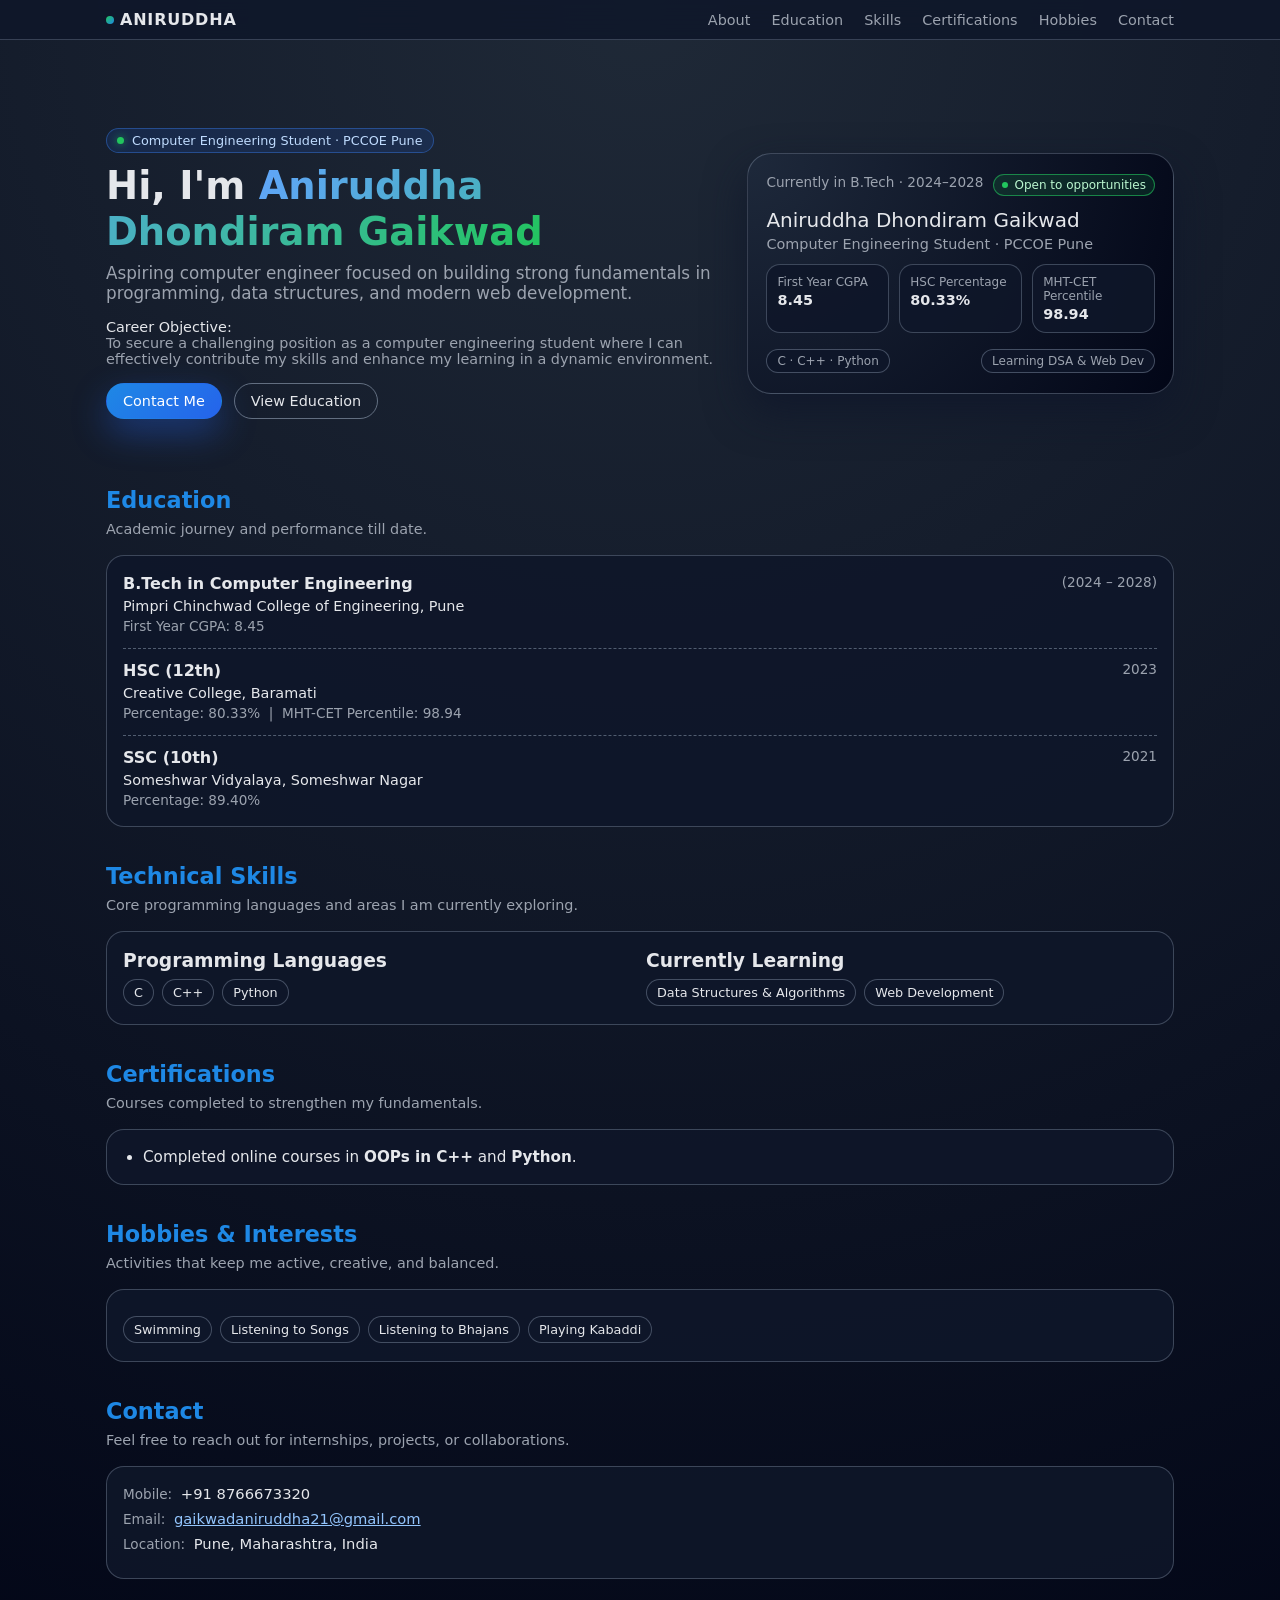
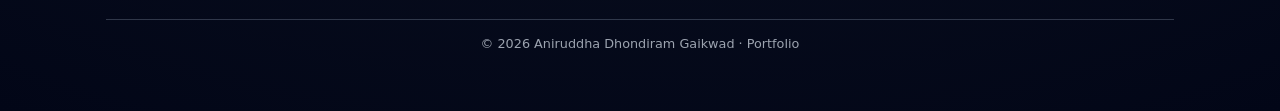
==== index.html @ 48076ddb "Add files via upload" ====
<!DOCTYPE html>
<html lang="en">
<head>
  <meta charset="UTF-8" />
  <title>Aniruddha Dhondiram Gaikwad | Portfolio</title>
  <meta name="viewport" content="width=device-width, initial-scale=1.0" />
  <meta name="description" content="Portfolio website of Aniruddha Dhondiram Gaikwad, Computer Engineering student at PCCOE Pune." />

  <style>
    :root {
      --primary: #1e88e5;
      --primary-light: #e3f2fd;
      --bg: #0f172a;
      --card-bg: #0b1120;
      --text-main: #e5e7eb;
      --text-muted: #9ca3af;
      --accent: #22c55e;
    }

    * {
      margin: 0;
      padding: 0;
      box-sizing: border-box;
      scroll-behavior: smooth;
      font-family: system-ui, -apple-system, BlinkMacSystemFont, "Segoe UI",
        sans-serif;
    }

    body {
      background: radial-gradient(circle at top, #1f2937, #020617);
      color: var(--text-main);
      min-height: 100vh;
    }

    .container {
      max-width: 1100px;
      margin: 0 auto;
      padding: 20px 16px 60px;
    }

    /* Navbar */
    .navbar {
      position: sticky;
      top: 0;
      z-index: 50;
      backdrop-filter: blur(16px);
      background: rgba(15, 23, 42, 0.85);
      border-bottom: 1px solid rgba(148, 163, 184, 0.3);
    }

    .nav-content {
      max-width: 1100px;
      margin: 0 auto;
      display: flex;
      align-items: center;
      justify-content: space-between;
      padding: 10px 16px;
    }

    .logo {
      font-weight: 700;
      letter-spacing: 0.05em;
      font-size: 1rem;
      display: flex;
      align-items: center;
      gap: 6px;
    }

    .logo-dot {
      width: 8px;
      height: 8px;
      border-radius: 999px;
      background: linear-gradient(135deg, var(--accent), var(--primary));
      display: inline-block;
    }

    .nav-links a {
      color: var(--text-muted);
      text-decoration: none;
      margin-left: 16px;
      font-size: 0.9rem;
      transition: color 0.2s ease, transform 0.2s ease;
    }

    .nav-links a:hover {
      color: #ffffff;
      transform: translateY(-1px);
    }

    /* Hero */
    .hero {
      display: grid;
      grid-template-columns: minmax(0, 2fr) minmax(0, 1.4fr);
      gap: 32px;
      align-items: center;
      padding-top: 32px;
      padding-bottom: 32px;
    }

    @media (max-width: 768px) {
      .hero {
        grid-template-columns: 1fr;
      }
      .nav-links {
        display: none;
      }
    }

    .badge {
      display: inline-flex;
      align-items: center;
      gap: 8px;
      background: rgba(37, 99, 235, 0.15);
      border: 1px solid rgba(59, 130, 246, 0.4);
      color: #bfdbfe;
      border-radius: 999px;
      padding: 4px 10px;
      font-size: 0.8rem;
      margin-bottom: 10px;
    }

    .badge-dot {
      width: 7px;
      height: 7px;
      border-radius: 999px;
      background: var(--accent);
      box-shadow: 0 0 8px rgba(34, 197, 94, 0.7);
    }

    .hero-title {
      font-size: 2.4rem;
      line-height: 1.2;
      margin-bottom: 8px;
    }

    .hero-title span {
      background: linear-gradient(120deg, #60a5fa, #22c55e);
      -webkit-background-clip: text;
      color: transparent;
    }

    .hero-subtitle {
      font-size: 1.05rem;
      color: var(--text-muted);
      margin-bottom: 16px;
    }

    .hero-meta {
      font-size: 0.9rem;
      color: var(--text-muted);
      margin-bottom: 16px;
    }

    .highlight {
      color: #e5e7eb;
      font-weight: 500;
    }

    .hero-actions {
      display: flex;
      flex-wrap: wrap;
      gap: 12px;
      margin-top: 10px;
    }

    .btn-primary,
    .btn-ghost {
      padding: 9px 16px;
      border-radius: 999px;
      font-size: 0.9rem;
      border: 1px solid transparent;
      cursor: pointer;
      text-decoration: none;
      display: inline-flex;
      align-items: center;
      gap: 6px;
      transition: transform 0.15s ease, box-shadow 0.15s ease,
        background 0.15s ease, border-color 0.15s ease, color 0.15s ease;
    }

    .btn-primary {
      background: linear-gradient(135deg, var(--primary), #2563eb);
      color: #ffffff;
      box-shadow: 0 14px 35px rgba(37, 99, 235, 0.4);
    }

    .btn-primary:hover {
      transform: translateY(-1px);
      box-shadow: 0 18px 45px rgba(37, 99, 235, 0.6);
    }

    .btn-ghost {
      background: transparent;
      border-color: rgba(148, 163, 184, 0.6);
      color: var(--text-main);
    }

    .btn-ghost:hover {
      background: rgba(15, 23, 42, 0.8);
    }

    /* Hero Card */
    .hero-card {
      background: radial-gradient(circle at top left, #1e293b, #020617);
      border-radius: 24px;
      padding: 20px 18px;
      border: 1px solid rgba(148, 163, 184, 0.35);
      box-shadow: 0 18px 40px rgba(15, 23, 42, 0.8);
    }

    .hero-card-header {
      display: flex;
      justify-content: space-between;
      margin-bottom: 12px;
      font-size: 0.85rem;
      color: var(--text-muted);
    }

    .status-pill {
      padding: 3px 8px;
      border-radius: 999px;
      border: 1px solid rgba(34, 197, 94, 0.6);
      display: inline-flex;
      align-items: center;
      gap: 6px;
      font-size: 0.75rem;
      color: #bbf7d0;
      background: rgba(21, 128, 61, 0.2);
    }

    .status-pill span {
      width: 6px;
      height: 6px;
      border-radius: 999px;
      background: var(--accent);
    }

    .hero-card-main {
      margin-top: 6px;
    }

    .hero-name {
      font-size: 1.25rem;
      margin-bottom: 4px;
    }

    .hero-role {
      font-size: 0.9rem;
      color: var(--text-muted);
      margin-bottom: 12px;
    }

    .hero-stats {
      display: grid;
      grid-template-columns: repeat(3, minmax(0, 1fr));
      gap: 10px;
      margin-bottom: 16px;
    }

    .stat-box {
      padding: 10px;
      border-radius: 14px;
      background: rgba(15, 23, 42, 0.9);
      border: 1px solid rgba(148, 163, 184, 0.35);
      text-align: left;
    }

    .stat-label {
      font-size: 0.75rem;
      color: var(--text-muted);
      margin-bottom: 3px;
    }

    .stat-value {
      font-size: 0.9rem;
      font-weight: 600;
    }

    .hero-card-footer {
      font-size: 0.8rem;
      color: var(--text-muted);
      display: flex;
      justify-content: space-between;
      gap: 10px;
      flex-wrap: wrap;
      margin-top: 5px;
    }

    .pill {
      padding: 4px 10px;
      border-radius: 999px;
      background: rgba(15, 23, 42, 0.9);
      border: 1px solid rgba(148, 163, 184, 0.4);
      font-size: 0.75rem;
    }

    /* Sections */
    section {
      margin-top: 36px;
    }

    .section-title {
      font-size: 1.4rem;
      margin-bottom: 8px;
    }

    .section-title span {
      color: var(--primary);
    }

    .section-subtitle {
      font-size: 0.9rem;
      color: var(--text-muted);
      margin-bottom: 18px;
    }

    .card {
      background: rgba(15, 23, 42, 0.9);
      border-radius: 18px;
      padding: 18px 16px;
      border: 1px solid rgba(148, 163, 184, 0.35);
      margin-bottom: 14px;
    }

    /* Education */
    .edu-item + .edu-item {
      margin-top: 14px;
      padding-top: 12px;
      border-top: 1px dashed rgba(148, 163, 184, 0.5);
    }

    .edu-header {
      display: flex;
      justify-content: space-between;
      gap: 10px;
      flex-wrap: wrap;
      margin-bottom: 5px;
    }

    .edu-degree {
      font-weight: 600;
    }

    .edu-year {
      font-size: 0.85rem;
      color: var(--text-muted);
    }

    .edu-college {
      font-size: 0.9rem;
      color: var(--text-main);
    }

    .edu-meta {
      font-size: 0.85rem;
      color: var(--text-muted);
      margin-top: 4px;
    }

    /* Skills */
    .skills-grid {
      display: grid;
      grid-template-columns: repeat(auto-fit, minmax(160px, 1fr));
      gap: 12px;
    }

    .tag-list {
      display: flex;
      flex-wrap: wrap;
      gap: 8px;
      margin-top: 8px;
    }

    .tag {
      padding: 5px 10px;
      border-radius: 999px;
      background: rgba(15, 23, 42, 0.9);
      border: 1px solid rgba(148, 163, 184, 0.4);
      font-size: 0.8rem;
      color: var(--text-main);
    }

    /* Contact */
    .contact-item {
      margin-bottom: 8px;
      font-size: 0.92rem;
    }

    .contact-item span {
      color: var(--text-muted);
      font-size: 0.85rem;
      margin-right: 4px;
    }

    a {
      color: #93c5fd;
    }

    a:hover {
      text-decoration: underline;
    }

    footer {
      margin-top: 40px;
      padding-top: 16px;
      border-top: 1px solid rgba(148, 163, 184, 0.3);
      font-size: 0.8rem;
      color: var(--text-muted);
      text-align: center;
    }
  </style>
</head>
<body>
  <!-- Navbar -->
  <header class="navbar">
    <div class="nav-content">
      <div class="logo">
        <span class="logo-dot"></span>
        ANIRUDDHA
      </div>
      <nav class="nav-links">
        <a href="#about">About</a>
        <a href="#education">Education</a>
        <a href="#skills">Skills</a>
        <a href="#certifications">Certifications</a>
        <a href="#hobbies">Hobbies</a>
        <a href="#contact">Contact</a>
      </nav>
    </div>
  </header>

  <main class="container">
    <!-- Hero Section -->
    <section class="hero" id="about">
      <div>
        <div class="badge">
          <span class="badge-dot"></span>
          Computer Engineering Student · PCCOE Pune
        </div>
        <h1 class="hero-title">
          Hi, I'm <span>Aniruddha Dhondiram Gaikwad</span>
        </h1>
        <p class="hero-subtitle">
          Aspiring computer engineer focused on building strong fundamentals
          in programming, data structures, and modern web development.
        </p>

        <p class="hero-meta">
          <span class="highlight">Career Objective:</span><br />
          To secure a challenging position as a computer engineering student
          where I can effectively contribute my skills and enhance my learning
          in a dynamic environment.
        </p>

        <div class="hero-actions">
          <a href="#contact" class="btn-primary">Contact Me</a>
          <a href="#education" class="btn-ghost">View Education</a>
        </div>
      </div>

      <aside class="hero-card">
        <div class="hero-card-header">
          <div>Currently in B.Tech · 2024–2028</div>
          <div class="status-pill">
            <span></span> Open to opportunities
          </div>
        </div>

        <div class="hero-card-main">
          <div class="hero-name">Aniruddha Dhondiram Gaikwad</div>
          <div class="hero-role">Computer Engineering Student · PCCOE Pune</div>

          <div class="hero-stats">
            <div class="stat-box">
              <div class="stat-label">First Year CGPA</div>
              <div class="stat-value">8.45</div>
            </div>
            <div class="stat-box">
              <div class="stat-label">HSC Percentage</div>
              <div class="stat-value">80.33%</div>
            </div>
            <div class="stat-box">
              <div class="stat-label">MHT-CET Percentile</div>
              <div class="stat-value">98.94</div>
            </div>
          </div>

          <div class="hero-card-footer">
            <div class="pill">C · C++ · Python</div>
            <div class="pill">Learning DSA & Web Dev</div>
          </div>
        </div>
      </aside>
    </section>

    <!-- Education -->
    <section id="education">
      <h2 class="section-title"><span>Education</span></h2>
      <p class="section-subtitle">
        Academic journey and performance till date.
      </p>

      <div class="card">
        <div class="edu-item">
          <div class="edu-header">
            <div class="edu-degree">B.Tech in Computer Engineering</div>
            <div class="edu-year">(2024 – 2028)</div>
          </div>
          <div class="edu-college">
            Pimpri Chinchwad College of Engineering, Pune
          </div>
          <div class="edu-meta">First Year CGPA: 8.45</div>
        </div>

        <div class="edu-item">
          <div class="edu-header">
            <div class="edu-degree">HSC (12th)</div>
            <div class="edu-year">2023</div>
          </div>
          <div class="edu-college">Creative College, Baramati</div>
          <div class="edu-meta">
            Percentage: 80.33% &nbsp;|&nbsp; MHT-CET Percentile: 98.94
          </div>
        </div>

        <div class="edu-item">
          <div class="edu-header">
            <div class="edu-degree">SSC (10th)</div>
            <div class="edu-year">2021</div>
          </div>
          <div class="edu-college">
            Someshwar Vidyalaya, Someshwar Nagar
          </div>
          <div class="edu-meta">Percentage: 89.40%</div>
        </div>
      </div>
    </section>

    <!-- Skills -->
    <section id="skills">
      <h2 class="section-title"><span>Technical Skills</span></h2>
      <p class="section-subtitle">
        Core programming languages and areas I am currently exploring.
      </p>

      <div class="card skills-grid">
        <div>
          <h3>Programming Languages</h3>
          <div class="tag-list">
            <span class="tag">C</span>
            <span class="tag">C++</span>
            <span class="tag">Python</span>
          </div>
        </div>

        <div>
          <h3>Currently Learning</h3>
          <div class="tag-list">
            <span class="tag">Data Structures & Algorithms</span>
            <span class="tag">Web Development</span>
          </div>
        </div>
      </div>
    </section>

    <!-- Certifications -->
    <section id="certifications">
      <h2 class="section-title"><span>Certifications</span></h2>
      <p class="section-subtitle">
        Courses completed to strengthen my fundamentals.
      </p>

      <div class="card">
        <ul style="list-style: disc; padding-left: 20px; font-size: 0.95rem;">
          <li>
            Completed online courses in <strong>OOPs in C++</strong> and
            <strong>Python</strong>.
          </li>
        </ul>
      </div>
    </section>

    <!-- Hobbies -->
    <section id="hobbies">
      <h2 class="section-title"><span>Hobbies & Interests</span></h2>
      <p class="section-subtitle">
        Activities that keep me active, creative, and balanced.
      </p>

      <div class="card">
        <div class="tag-list">
          <span class="tag">Swimming</span>
          <span class="tag">Listening to Songs</span>
          <span class="tag">Listening to Bhajans</span>
          <span class="tag">Playing Kabaddi</span>
        </div>
      </div>
    </section>

    <!-- Contact -->
    <section id="contact">
      <h2 class="section-title"><span>Contact</span></h2>
      <p class="section-subtitle">
        Feel free to reach out for internships, projects, or collaborations.
      </p>

      <div class="card">
        <p class="contact-item">
          <span>Mobile:</span> +91 8766673320
        </p>
        <p class="contact-item">
          <span>Email:</span>
          <a href="mailto:gaikwadaniruddha21@gmail.com">
            gaikwadaniruddha21@gmail.com
          </a>
        </p>
        <p class="contact-item">
          <span>Location:</span> Pune, Maharashtra, India
        </p>
      </div>
    </section>

    <footer>
      © <span id="year"></span> Aniruddha Dhondiram Gaikwad · Portfolio
    </footer>
  </main>

  <script>
    // current year in footer
    document.getElementById("year").textContent =
      new Date().getFullYear();
  </script>
</body>
</html>
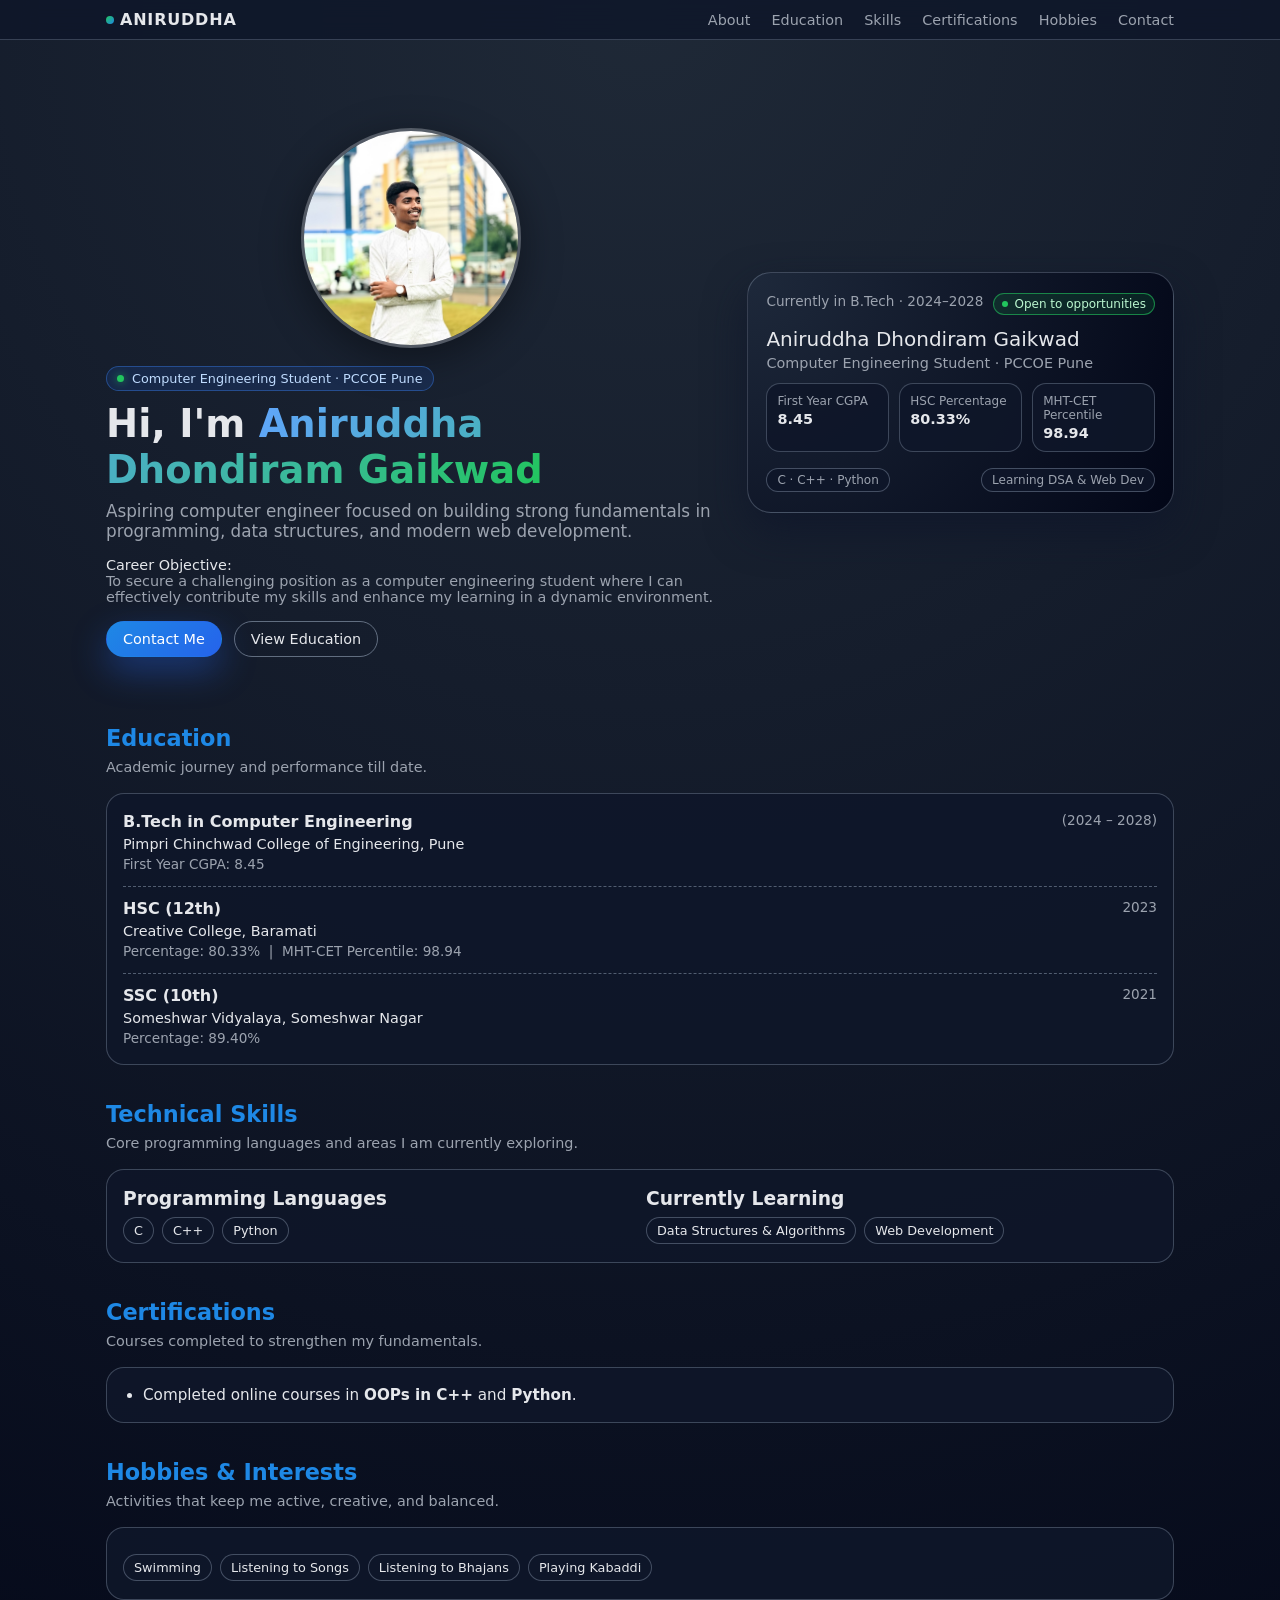
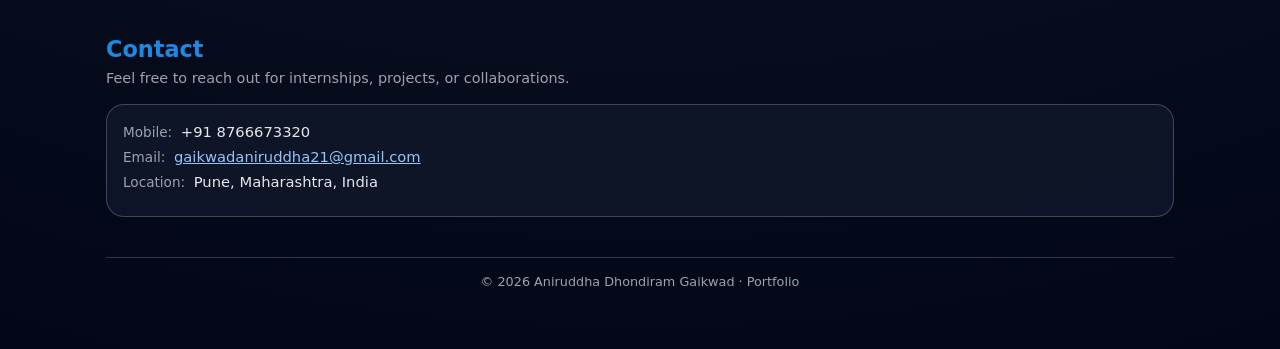
==== commit b3fa796c: "Update print statement from 'Hello' to 'Goodbye'" ====
--- a/index.html
+++ b/index.html
@@ -5,8 +5,24 @@
   <title>Aniruddha Dhondiram Gaikwad | Portfolio</title>
   <meta name="viewport" content="width=device-width, initial-scale=1.0" />
   <meta name="description" content="Portfolio website of Aniruddha Dhondiram Gaikwad, Computer Engineering student at PCCOE Pune." />
+  <meta name="description" content="Portfolio website of Aniruddha Dhondiram Gaikwad, Computer Engineering student at PCCOE Pune. Skilled in C, C++, Python, Data Structures and Algorithms, and Web Development.">
+  <meta name="keywords" content="Aniruddha Gaikwad, PCCOE, Computer Engineering, Portfolio, Pune, Student, C, C++, Python, DSA, Web Development">
+  <meta name="author" content="Aniruddha Dhondiram Gaikwad">
+
+  <title>Aniruddha Dhondiram Gaikwad | Portfolio</title>
 
   <style>
+    .hero-photo {
+  width: 220px;
+  height: 220px;
+  border-radius: 50%;
+  object-fit: cover;
+  border: 3px solid rgba(255, 255, 255, 0.25);
+  box-shadow: 0 10px 40px rgba(0,0,0,0.4);
+  display: block;
+  margin: 0 auto 18px auto;
+}
+
     :root {
       --primary: #1e88e5;
       --primary-light: #e3f2fd;
@@ -433,6 +449,8 @@
     <!-- Hero Section -->
     <section class="hero" id="about">
       <div>
+        <img src="profile.jpg" class="hero-photo" alt="Aniruddha Photo">
+
         <div class="badge">
           <span class="badge-dot"></span>
           Computer Engineering Student · PCCOE Pune
@@ -632,3 +650,6 @@
   </script>
 </body>
 </html>
+
+
+
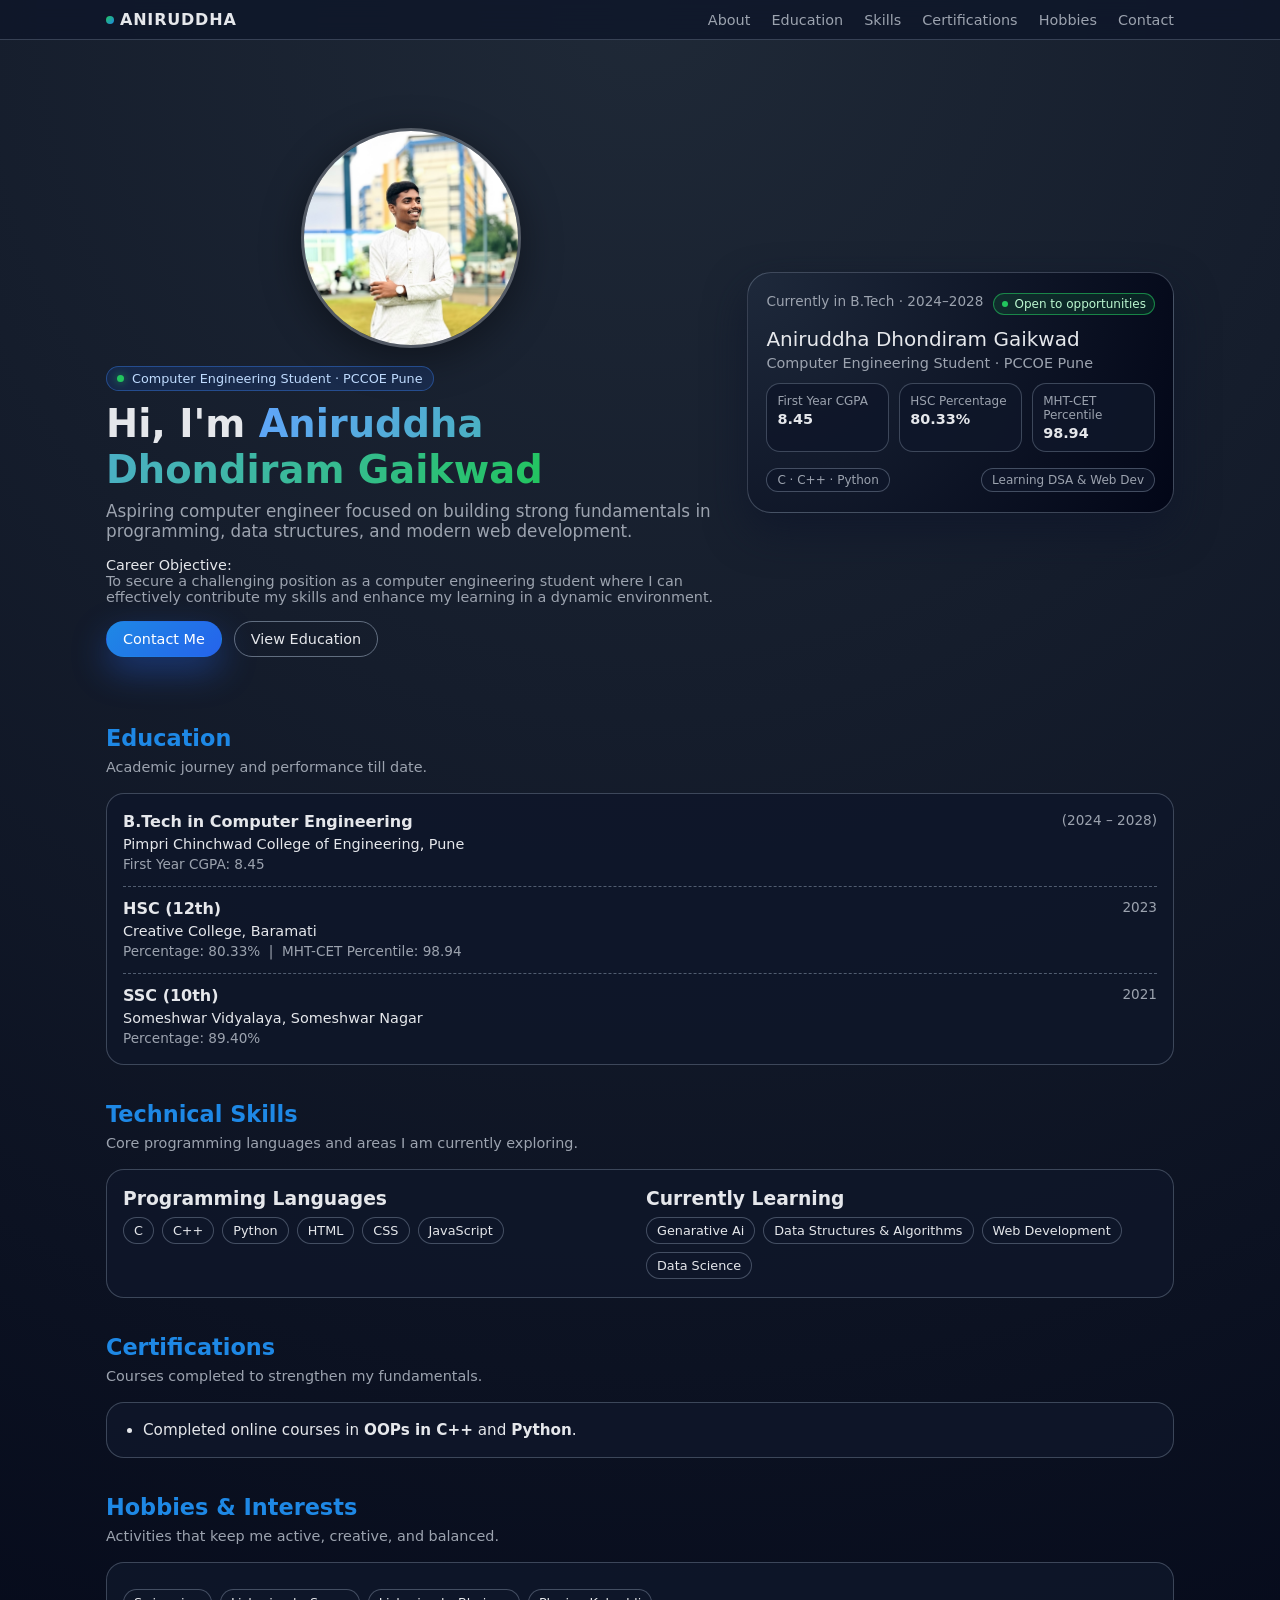
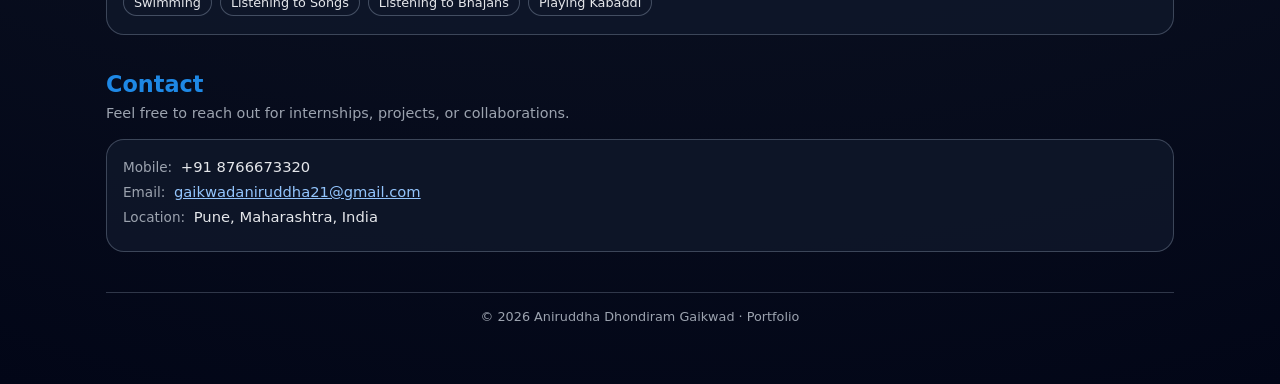
==== commit 2b4cf7ff: "Update index.html" ====
--- a/index.html
+++ b/index.html
@@ -568,14 +568,20 @@
             <span class="tag">C</span>
             <span class="tag">C++</span>
             <span class="tag">Python</span>
+            <span class="tag">HTML</span>
+            <span class="tag">CSS</span>
+            <span class="tag">JavaScript</span>
+
           </div>
         </div>
 
         <div>
           <h3>Currently Learning</h3>
           <div class="tag-list">
+            <span class="tag">Genarative Ai</span>
             <span class="tag">Data Structures & Algorithms</span>
             <span class="tag">Web Development</span>
+            <span class="tag">Data Science</span>
           </div>
         </div>
       </div>
@@ -653,3 +659,4 @@
 
 
 
+
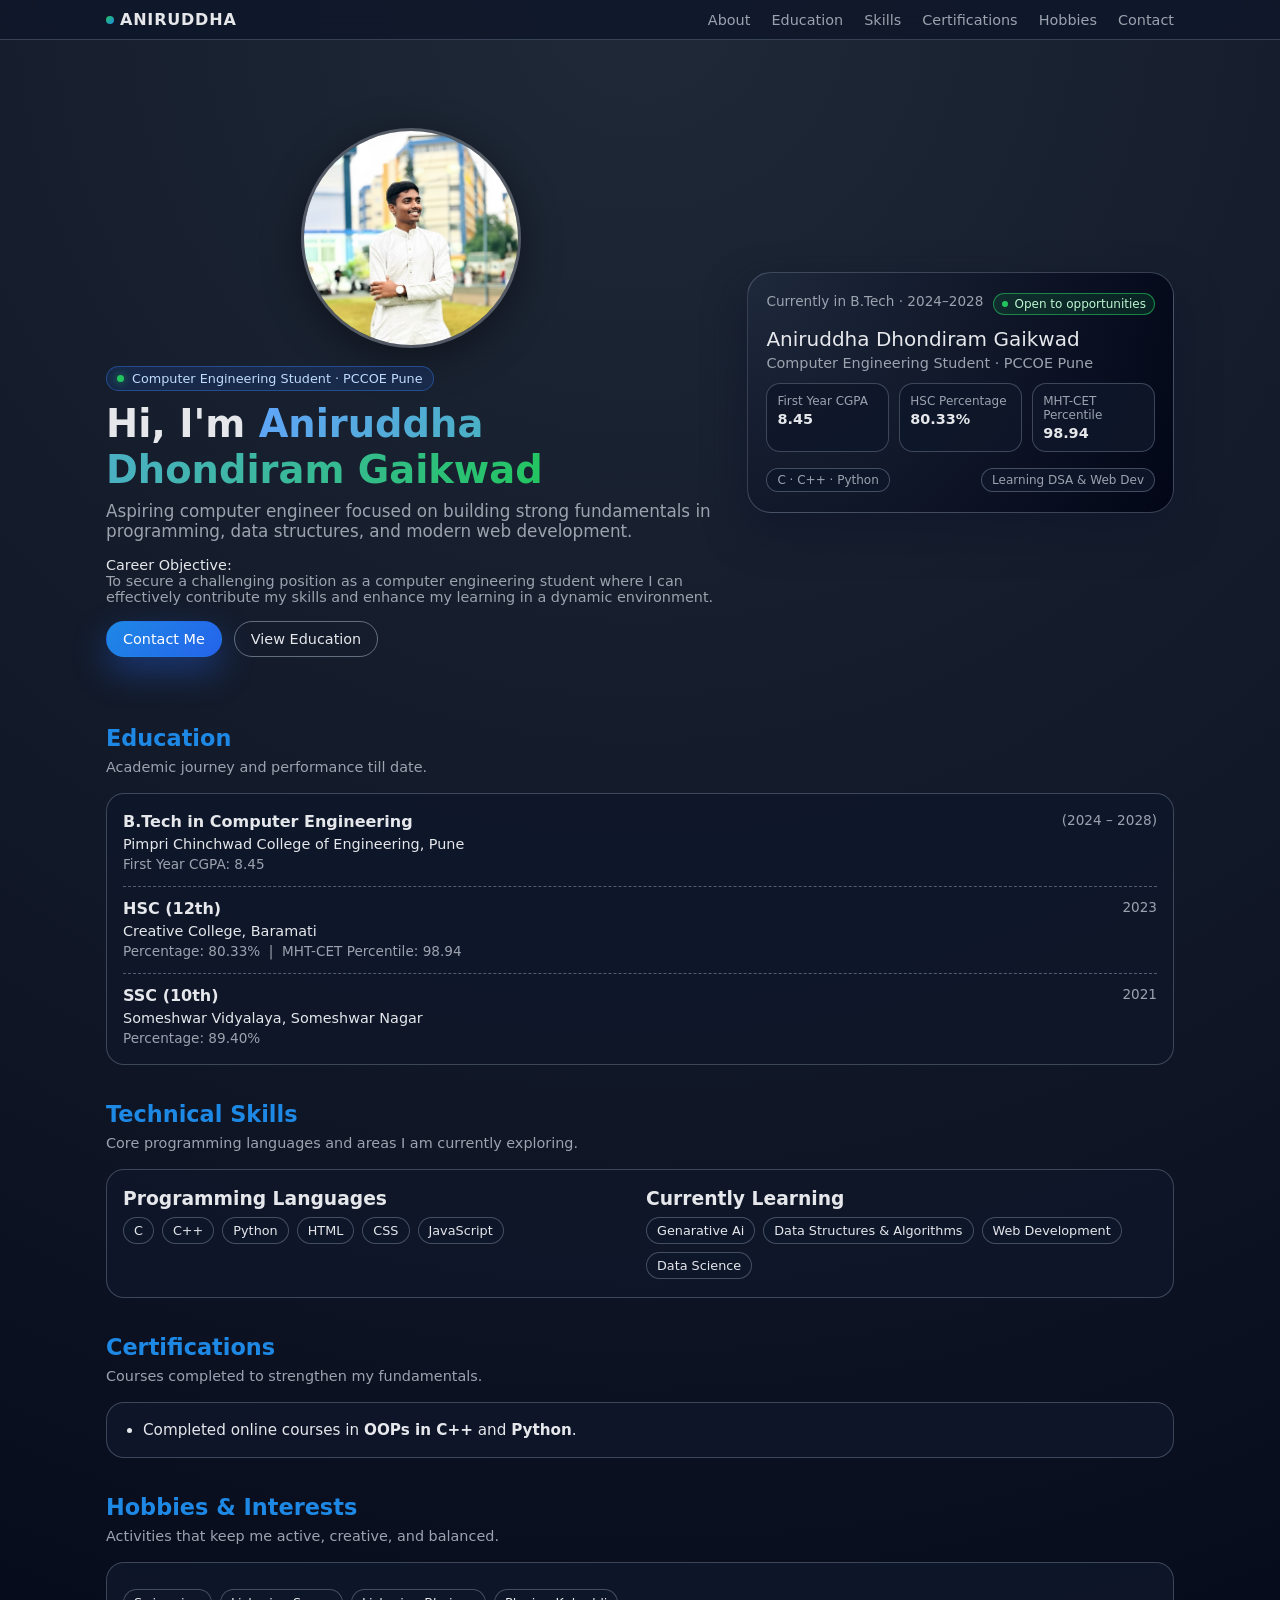
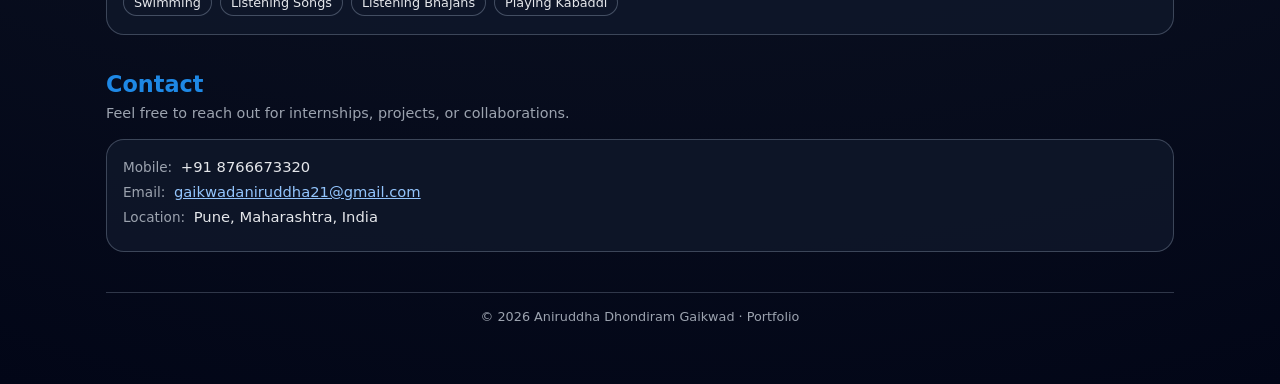
==== commit d33d2ff4: "Update index.html" ====
--- a/index.html
+++ b/index.html
@@ -614,8 +614,8 @@
       <div class="card">
         <div class="tag-list">
           <span class="tag">Swimming</span>
-          <span class="tag">Listening to Songs</span>
-          <span class="tag">Listening to Bhajans</span>
+          <span class="tag">Listening  Songs</span>
+          <span class="tag">Listening  Bhajans</span>
           <span class="tag">Playing Kabaddi</span>
         </div>
       </div>
@@ -660,3 +660,4 @@
 
 
 
+
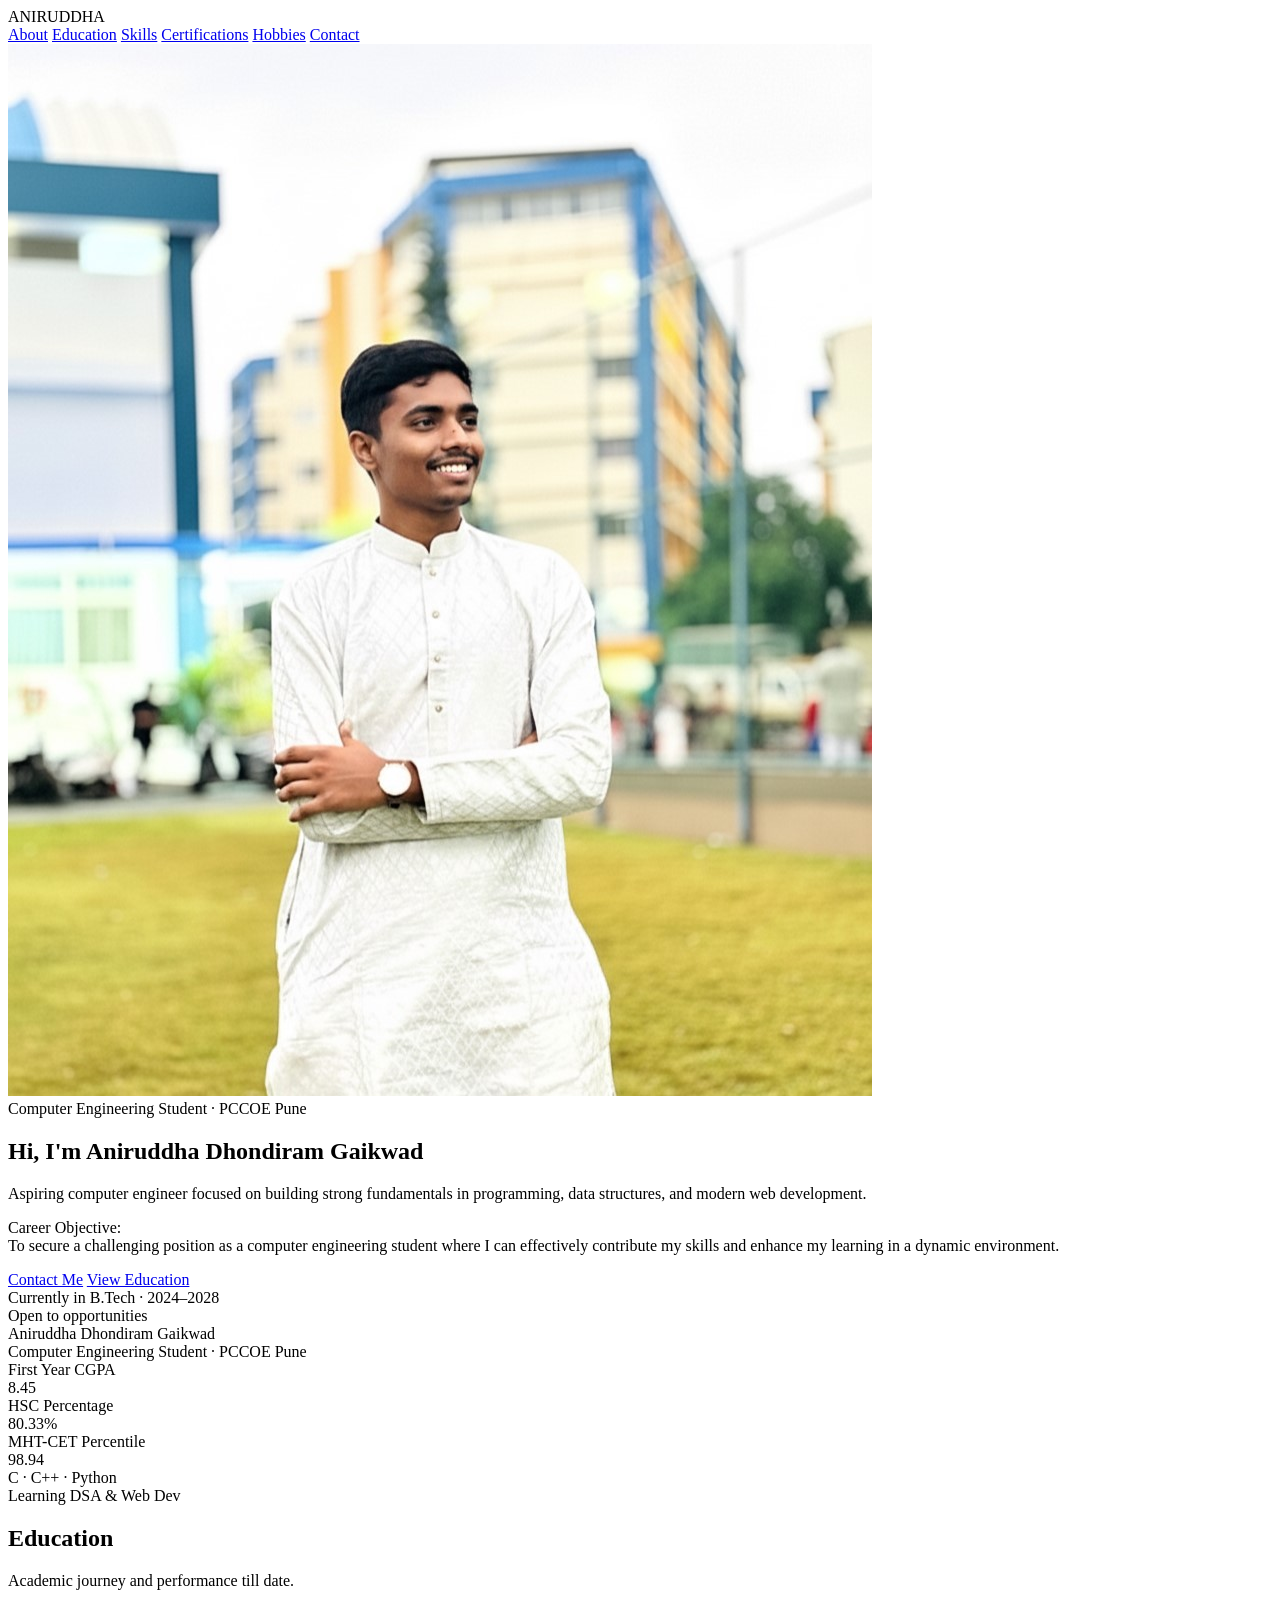
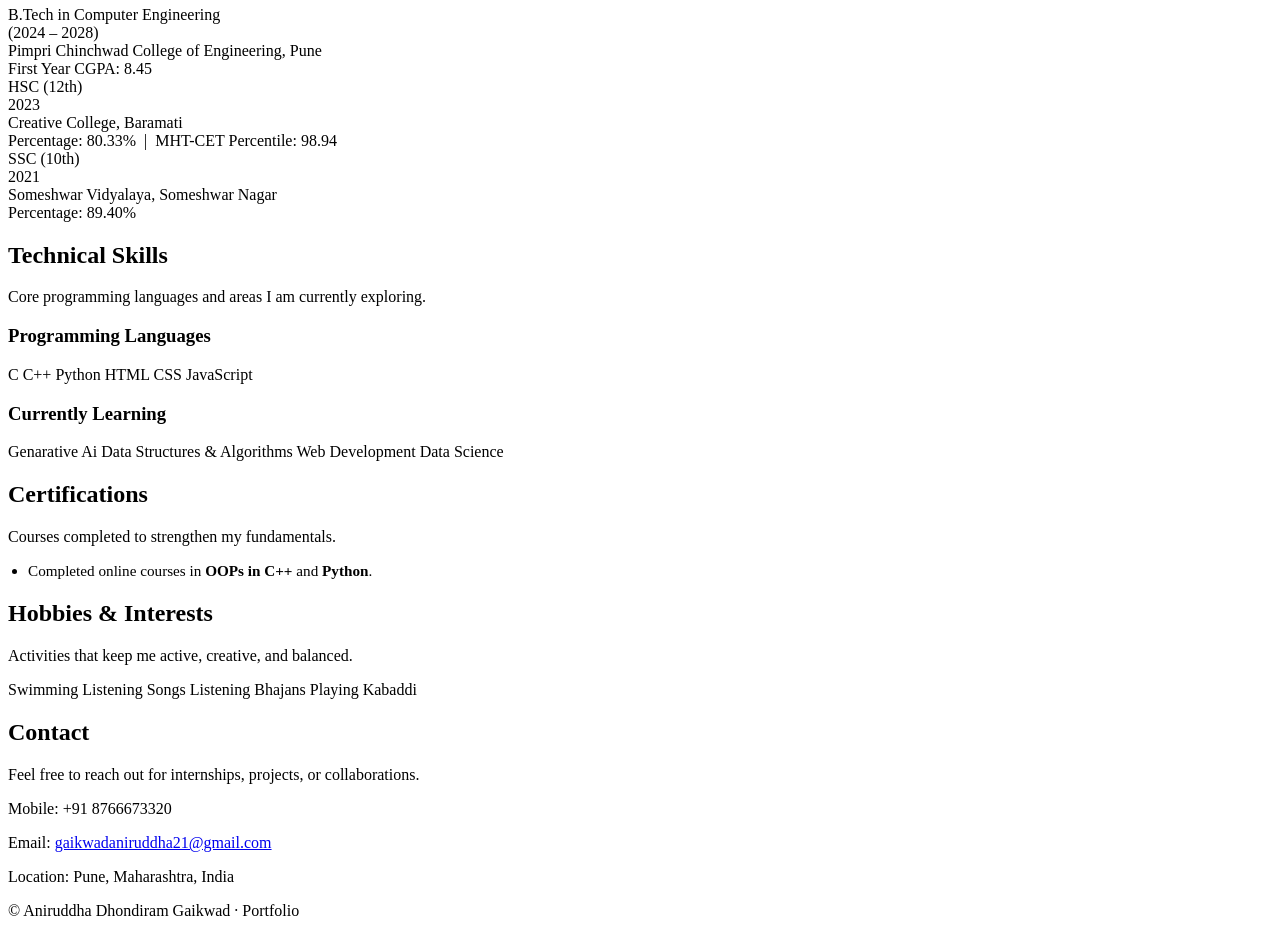
==== commit e953be83: "Separate code into HTML, CSS, and JavaScript files - refactor from monolithic index.html" ====
--- a/index.html
+++ b/index.html
@@ -1,663 +1,249 @@
-<!DOCTYPE html>
-<html lang="en">
-<head>
-  <meta charset="UTF-8" />
-  <title>Aniruddha Dhondiram Gaikwad | Portfolio</title>
-  <meta name="viewport" content="width=device-width, initial-scale=1.0" />
-  <meta name="description" content="Portfolio website of Aniruddha Dhondiram Gaikwad, Computer Engineering student at PCCOE Pune." />
-  <meta name="description" content="Portfolio website of Aniruddha Dhondiram Gaikwad, Computer Engineering student at PCCOE Pune. Skilled in C, C++, Python, Data Structures and Algorithms, and Web Development.">
-  <meta name="keywords" content="Aniruddha Gaikwad, PCCOE, Computer Engineering, Portfolio, Pune, Student, C, C++, Python, DSA, Web Development">
-  <meta name="author" content="Aniruddha Dhondiram Gaikwad">
-
-  <title>Aniruddha Dhondiram Gaikwad | Portfolio</title>
-
-  <style>
-    .hero-photo {
-  width: 220px;
-  height: 220px;
-  border-radius: 50%;
-  object-fit: cover;
-  border: 3px solid rgba(255, 255, 255, 0.25);
-  box-shadow: 0 10px 40px rgba(0,0,0,0.4);
-  display: block;
-  margin: 0 auto 18px auto;
-}
-
-    :root {
-      --primary: #1e88e5;
-      --primary-light: #e3f2fd;
-      --bg: #0f172a;
-      --card-bg: #0b1120;
-      --text-main: #e5e7eb;
-      --text-muted: #9ca3af;
-      --accent: #22c55e;
-    }
-
-    * {
-      margin: 0;
-      padding: 0;
-      box-sizing: border-box;
-      scroll-behavior: smooth;
-      font-family: system-ui, -apple-system, BlinkMacSystemFont, "Segoe UI",
-        sans-serif;
-    }
-
-    body {
-      background: radial-gradient(circle at top, #1f2937, #020617);
-      color: var(--text-main);
-      min-height: 100vh;
-    }
-
-    .container {
-      max-width: 1100px;
-      margin: 0 auto;
-      padding: 20px 16px 60px;
-    }
-
-    /* Navbar */
-    .navbar {
-      position: sticky;
-      top: 0;
-      z-index: 50;
-      backdrop-filter: blur(16px);
-      background: rgba(15, 23, 42, 0.85);
-      border-bottom: 1px solid rgba(148, 163, 184, 0.3);
-    }
-
-    .nav-content {
-      max-width: 1100px;
-      margin: 0 auto;
-      display: flex;
-      align-items: center;
-      justify-content: space-between;
-      padding: 10px 16px;
-    }
-
-    .logo {
-      font-weight: 700;
-      letter-spacing: 0.05em;
-      font-size: 1rem;
-      display: flex;
-      align-items: center;
-      gap: 6px;
-    }
-
-    .logo-dot {
-      width: 8px;
-      height: 8px;
-      border-radius: 999px;
-      background: linear-gradient(135deg, var(--accent), var(--primary));
-      display: inline-block;
-    }
-
-    .nav-links a {
-      color: var(--text-muted);
-      text-decoration: none;
-      margin-left: 16px;
-      font-size: 0.9rem;
-      transition: color 0.2s ease, transform 0.2s ease;
-    }
-
-    .nav-links a:hover {
-      color: #ffffff;
-      transform: translateY(-1px);
-    }
-
-    /* Hero */
-    .hero {
-      display: grid;
-      grid-template-columns: minmax(0, 2fr) minmax(0, 1.4fr);
-      gap: 32px;
-      align-items: center;
-      padding-top: 32px;
-      padding-bottom: 32px;
-    }
-
-    @media (max-width: 768px) {
-      .hero {
-        grid-template-columns: 1fr;
-      }
-      .nav-links {
-        display: none;
-      }
-    }
-
-    .badge {
-      display: inline-flex;
-      align-items: center;
-      gap: 8px;
-      background: rgba(37, 99, 235, 0.15);
-      border: 1px solid rgba(59, 130, 246, 0.4);
-      color: #bfdbfe;
-      border-radius: 999px;
-      padding: 4px 10px;
-      font-size: 0.8rem;
-      margin-bottom: 10px;
-    }
-
-    .badge-dot {
-      width: 7px;
-      height: 7px;
-      border-radius: 999px;
-      background: var(--accent);
-      box-shadow: 0 0 8px rgba(34, 197, 94, 0.7);
-    }
-
-    .hero-title {
-      font-size: 2.4rem;
-      line-height: 1.2;
-      margin-bottom: 8px;
-    }
-
-    .hero-title span {
-      background: linear-gradient(120deg, #60a5fa, #22c55e);
-      -webkit-background-clip: text;
-      color: transparent;
-    }
-
-    .hero-subtitle {
-      font-size: 1.05rem;
-      color: var(--text-muted);
-      margin-bottom: 16px;
-    }
-
-    .hero-meta {
-      font-size: 0.9rem;
-      color: var(--text-muted);
-      margin-bottom: 16px;
-    }
-
-    .highlight {
-      color: #e5e7eb;
-      font-weight: 500;
-    }
-
-    .hero-actions {
-      display: flex;
-      flex-wrap: wrap;
-      gap: 12px;
-      margin-top: 10px;
-    }
-
-    .btn-primary,
-    .btn-ghost {
-      padding: 9px 16px;
-      border-radius: 999px;
-      font-size: 0.9rem;
-      border: 1px solid transparent;
-      cursor: pointer;
-      text-decoration: none;
-      display: inline-flex;
-      align-items: center;
-      gap: 6px;
-      transition: transform 0.15s ease, box-shadow 0.15s ease,
-        background 0.15s ease, border-color 0.15s ease, color 0.15s ease;
-    }
-
-    .btn-primary {
-      background: linear-gradient(135deg, var(--primary), #2563eb);
-      color: #ffffff;
-      box-shadow: 0 14px 35px rgba(37, 99, 235, 0.4);
-    }
-
-    .btn-primary:hover {
-      transform: translateY(-1px);
-      box-shadow: 0 18px 45px rgba(37, 99, 235, 0.6);
-    }
-
-    .btn-ghost {
-      background: transparent;
-      border-color: rgba(148, 163, 184, 0.6);
-      color: var(--text-main);
-    }
-
-    .btn-ghost:hover {
-      background: rgba(15, 23, 42, 0.8);
-    }
-
-    /* Hero Card */
-    .hero-card {
-      background: radial-gradient(circle at top left, #1e293b, #020617);
-      border-radius: 24px;
-      padding: 20px 18px;
-      border: 1px solid rgba(148, 163, 184, 0.35);
-      box-shadow: 0 18px 40px rgba(15, 23, 42, 0.8);
-    }
-
-    .hero-card-header {
-      display: flex;
-      justify-content: space-between;
-      margin-bottom: 12px;
-      font-size: 0.85rem;
-      color: var(--text-muted);
-    }
-
-    .status-pill {
-      padding: 3px 8px;
-      border-radius: 999px;
-      border: 1px solid rgba(34, 197, 94, 0.6);
-      display: inline-flex;
-      align-items: center;
-      gap: 6px;
-      font-size: 0.75rem;
-      color: #bbf7d0;
-      background: rgba(21, 128, 61, 0.2);
-    }
-
-    .status-pill span {
-      width: 6px;
-      height: 6px;
-      border-radius: 999px;
-      background: var(--accent);
-    }
-
-    .hero-card-main {
-      margin-top: 6px;
-    }
-
-    .hero-name {
-      font-size: 1.25rem;
-      margin-bottom: 4px;
-    }
-
-    .hero-role {
-      font-size: 0.9rem;
-      color: var(--text-muted);
-      margin-bottom: 12px;
-    }
-
-    .hero-stats {
-      display: grid;
-      grid-template-columns: repeat(3, minmax(0, 1fr));
-      gap: 10px;
-      margin-bottom: 16px;
-    }
-
-    .stat-box {
-      padding: 10px;
-      border-radius: 14px;
-      background: rgba(15, 23, 42, 0.9);
-      border: 1px solid rgba(148, 163, 184, 0.35);
-      text-align: left;
-    }
-
-    .stat-label {
-      font-size: 0.75rem;
-      color: var(--text-muted);
-      margin-bottom: 3px;
-    }
-
-    .stat-value {
-      font-size: 0.9rem;
-      font-weight: 600;
-    }
-
-    .hero-card-footer {
-      font-size: 0.8rem;
-      color: var(--text-muted);
-      display: flex;
-      justify-content: space-between;
-      gap: 10px;
-      flex-wrap: wrap;
-      margin-top: 5px;
-    }
-
-    .pill {
-      padding: 4px 10px;
-      border-radius: 999px;
-      background: rgba(15, 23, 42, 0.9);
-      border: 1px solid rgba(148, 163, 184, 0.4);
-      font-size: 0.75rem;
-    }
-
-    /* Sections */
-    section {
-      margin-top: 36px;
-    }
-
-    .section-title {
-      font-size: 1.4rem;
-      margin-bottom: 8px;
-    }
-
-    .section-title span {
-      color: var(--primary);
-    }
-
-    .section-subtitle {
-      font-size: 0.9rem;
-      color: var(--text-muted);
-      margin-bottom: 18px;
-    }
-
-    .card {
-      background: rgba(15, 23, 42, 0.9);
-      border-radius: 18px;
-      padding: 18px 16px;
-      border: 1px solid rgba(148, 163, 184, 0.35);
-      margin-bottom: 14px;
-    }
-
-    /* Education */
-    .edu-item + .edu-item {
-      margin-top: 14px;
-      padding-top: 12px;
-      border-top: 1px dashed rgba(148, 163, 184, 0.5);
-    }
-
-    .edu-header {
-      display: flex;
-      justify-content: space-between;
-      gap: 10px;
-      flex-wrap: wrap;
-      margin-bottom: 5px;
-    }
-
-    .edu-degree {
-      font-weight: 600;
-    }
-
-    .edu-year {
-      font-size: 0.85rem;
-      color: var(--text-muted);
-    }
-
-    .edu-college {
-      font-size: 0.9rem;
-      color: var(--text-main);
-    }
-
-    .edu-meta {
-      font-size: 0.85rem;
-      color: var(--text-muted);
-      margin-top: 4px;
-    }
-
-    /* Skills */
-    .skills-grid {
-      display: grid;
-      grid-template-columns: repeat(auto-fit, minmax(160px, 1fr));
-      gap: 12px;
-    }
-
-    .tag-list {
-      display: flex;
-      flex-wrap: wrap;
-      gap: 8px;
-      margin-top: 8px;
-    }
-
-    .tag {
-      padding: 5px 10px;
-      border-radius: 999px;
-      background: rgba(15, 23, 42, 0.9);
-      border: 1px solid rgba(148, 163, 184, 0.4);
-      font-size: 0.8rem;
-      color: var(--text-main);
-    }
-
-    /* Contact */
-    .contact-item {
-      margin-bottom: 8px;
-      font-size: 0.92rem;
-    }
-
-    .contact-item span {
-      color: var(--text-muted);
-      font-size: 0.85rem;
-      margin-right: 4px;
-    }
-
-    a {
-      color: #93c5fd;
-    }
-
-    a:hover {
-      text-decoration: underline;
-    }
-
-    footer {
-      margin-top: 40px;
-      padding-top: 16px;
-      border-top: 1px solid rgba(148, 163, 184, 0.3);
-      font-size: 0.8rem;
-      color: var(--text-muted);
-      text-align: center;
-    }
-  </style>
-</head>
-<body>
-  <!-- Navbar -->
-  <header class="navbar">
-    <div class="nav-content">
-      <div class="logo">
-        <span class="logo-dot"></span>
-        ANIRUDDHA
-      </div>
-      <nav class="nav-links">
-        <a href="#about">About</a>
-        <a href="#education">Education</a>
-        <a href="#skills">Skills</a>
-        <a href="#certifications">Certifications</a>
-        <a href="#hobbies">Hobbies</a>
-        <a href="#contact">Contact</a>
-      </nav>
-    </div>
-  </header>
-
-  <main class="container">
-    <!-- Hero Section -->
-    <section class="hero" id="about">
-      <div>
-        <img src="profile.jpg" class="hero-photo" alt="Aniruddha Photo">
-
-        <div class="badge">
-          <span class="badge-dot"></span>
-          Computer Engineering Student · PCCOE Pune
-        </div>
-        <h1 class="hero-title">
-          Hi, I'm <span>Aniruddha Dhondiram Gaikwad</span>
-        </h1>
-        <p class="hero-subtitle">
-          Aspiring computer engineer focused on building strong fundamentals
-          in programming, data structures, and modern web development.
-        </p>
-
-        <p class="hero-meta">
-          <span class="highlight">Career Objective:</span><br />
-          To secure a challenging position as a computer engineering student
-          where I can effectively contribute my skills and enhance my learning
-          in a dynamic environment.
-        </p>
-
-        <div class="hero-actions">
-          <a href="#contact" class="btn-primary">Contact Me</a>
-          <a href="#education" class="btn-ghost">View Education</a>
-        </div>
-      </div>
-
-      <aside class="hero-card">
-        <div class="hero-card-header">
-          <div>Currently in B.Tech · 2024–2028</div>
-          <div class="status-pill">
-            <span></span> Open to opportunities
-          </div>
-        </div>
-
-        <div class="hero-card-main">
-          <div class="hero-name">Aniruddha Dhondiram Gaikwad</div>
-          <div class="hero-role">Computer Engineering Student · PCCOE Pune</div>
-
-          <div class="hero-stats">
-            <div class="stat-box">
-              <div class="stat-label">First Year CGPA</div>
-              <div class="stat-value">8.45</div>
-            </div>
-            <div class="stat-box">
-              <div class="stat-label">HSC Percentage</div>
-              <div class="stat-value">80.33%</div>
-            </div>
-            <div class="stat-box">
-              <div class="stat-label">MHT-CET Percentile</div>
-              <div class="stat-value">98.94</div>
-            </div>
-          </div>
-
-          <div class="hero-card-footer">
-            <div class="pill">C · C++ · Python</div>
-            <div class="pill">Learning DSA & Web Dev</div>
-          </div>
-        </div>
-      </aside>
-    </section>
-
-    <!-- Education -->
-    <section id="education">
-      <h2 class="section-title"><span>Education</span></h2>
-      <p class="section-subtitle">
-        Academic journey and performance till date.
-      </p>
-
-      <div class="card">
-        <div class="edu-item">
-          <div class="edu-header">
-            <div class="edu-degree">B.Tech in Computer Engineering</div>
-            <div class="edu-year">(2024 – 2028)</div>
-          </div>
-          <div class="edu-college">
-            Pimpri Chinchwad College of Engineering, Pune
-          </div>
-          <div class="edu-meta">First Year CGPA: 8.45</div>
-        </div>
-
-        <div class="edu-item">
-          <div class="edu-header">
-            <div class="edu-degree">HSC (12th)</div>
-            <div class="edu-year">2023</div>
-          </div>
-          <div class="edu-college">Creative College, Baramati</div>
-          <div class="edu-meta">
-            Percentage: 80.33% &nbsp;|&nbsp; MHT-CET Percentile: 98.94
-          </div>
-        </div>
-
-        <div class="edu-item">
-          <div class="edu-header">
-            <div class="edu-degree">SSC (10th)</div>
-            <div class="edu-year">2021</div>
-          </div>
-          <div class="edu-college">
-            Someshwar Vidyalaya, Someshwar Nagar
-          </div>
-          <div class="edu-meta">Percentage: 89.40%</div>
-        </div>
-      </div>
-    </section>
-
-    <!-- Skills -->
-    <section id="skills">
-      <h2 class="section-title"><span>Technical Skills</span></h2>
-      <p class="section-subtitle">
-        Core programming languages and areas I am currently exploring.
-      </p>
-
-      <div class="card skills-grid">
-        <div>
-          <h3>Programming Languages</h3>
-          <div class="tag-list">
-            <span class="tag">C</span>
-            <span class="tag">C++</span>
-            <span class="tag">Python</span>
-            <span class="tag">HTML</span>
-            <span class="tag">CSS</span>
-            <span class="tag">JavaScript</span>
-
-          </div>
-        </div>
-
-        <div>
-          <h3>Currently Learning</h3>
-          <div class="tag-list">
-            <span class="tag">Genarative Ai</span>
-            <span class="tag">Data Structures & Algorithms</span>
-            <span class="tag">Web Development</span>
-            <span class="tag">Data Science</span>
-          </div>
-        </div>
-      </div>
-    </section>
-
-    <!-- Certifications -->
-    <section id="certifications">
-      <h2 class="section-title"><span>Certifications</span></h2>
-      <p class="section-subtitle">
-        Courses completed to strengthen my fundamentals.
-      </p>
-
-      <div class="card">
-        <ul style="list-style: disc; padding-left: 20px; font-size: 0.95rem;">
-          <li>
-            Completed online courses in <strong>OOPs in C++</strong> and
-            <strong>Python</strong>.
-          </li>
-        </ul>
-      </div>
-    </section>
-
-    <!-- Hobbies -->
-    <section id="hobbies">
-      <h2 class="section-title"><span>Hobbies & Interests</span></h2>
-      <p class="section-subtitle">
-        Activities that keep me active, creative, and balanced.
-      </p>
-
-      <div class="card">
-        <div class="tag-list">
-          <span class="tag">Swimming</span>
-          <span class="tag">Listening  Songs</span>
-          <span class="tag">Listening  Bhajans</span>
-          <span class="tag">Playing Kabaddi</span>
-        </div>
-      </div>
-    </section>
-
-    <!-- Contact -->
-    <section id="contact">
-      <h2 class="section-title"><span>Contact</span></h2>
-      <p class="section-subtitle">
-        Feel free to reach out for internships, projects, or collaborations.
-      </p>
-
-      <div class="card">
-        <p class="contact-item">
-          <span>Mobile:</span> +91 8766673320
-        </p>
-        <p class="contact-item">
-          <span>Email:</span>
-          <a href="mailto:gaikwadaniruddha21@gmail.com">
-            gaikwadaniruddha21@gmail.com
-          </a>
-        </p>
-        <p class="contact-item">
-          <span>Location:</span> Pune, Maharashtra, India
-        </p>
-      </div>
-    </section>
-
-    <footer>
-      © <span id="year"></span> Aniruddha Dhondiram Gaikwad · Portfolio
-    </footer>
-  </main>
-
-  <script>
-    // current year in footer
-    document.getElementById("year").textContent =
-      new Date().getFullYear();
-  </script>
-</body>
-</html>
-
-
-
-
-
+<!DOCTYPE html>
+<html lang="en">
+  <head>
+    <meta charset="UTF-8" />
+    <title>Aniruddha Dhondiram Gaikwad | Portfolio</title>
+    <meta name="viewport" content="width=device-width, initial-scale=1.0" />
+    <meta
+      name="description"
+      content="Portfolio website of Aniruddha Dhondiram Gaikwad, Computer Engineering student at PCCOE Pune."
+    />
+    <meta
+      name="description"
+      content="Portfolio website of Aniruddha Dhondiram Gaikwad, Computer Engineering student at PCCOE Pune. Skilled in C, C++, Python, Data Structures and Algorithms, and Web Development."
+    />
+    <meta
+      name="keywords"
+      content="Aniruddha Gaikwad, PCCOE, Computer Engineering, Portfolio, Pune, Student, C, C++, Python, DSA, Web Development"
+    />
+    <meta name="author" content="Aniruddha Dhondiram Gaikwad" />
+
+    <link rel="stylesheet" href="styles.css" />
+  </head>
+  <body>
+    <!-- Navbar -->
+    <header class="navbar">
+      <div class="nav-content">
+        <div class="logo">
+          <span class="logo-dot"></span>
+          ANIRUDDHA
+        </div>
+        <nav class="nav-links">
+          <a href="#about">About</a>
+          <a href="#education">Education</a>
+          <a href="#skills">Skills</a>
+          <a href="#certifications">Certifications</a>
+          <a href="#hobbies">Hobbies</a>
+          <a href="#contact">Contact</a>
+        </nav>
+      </div>
+    </header>
+
+    <main class="container">
+      <!-- Hero Section -->
+      <section class="hero" id="about">
+        <div>
+          <img src="profile.jpg" class="hero-photo" alt="Aniruddha Photo" />
+
+          <div class="badge">
+            <span class="badge-dot"></span>
+            Computer Engineering Student · PCCOE Pune
+          </div>
+          <h1 class="hero-title">
+            Hi, I'm <span>Aniruddha Dhondiram Gaikwad</span>
+          </h1>
+          <p class="hero-subtitle">
+            Aspiring computer engineer focused on building strong fundamentals
+            in programming, data structures, and modern web development.
+          </p>
+
+          <p class="hero-meta">
+            <span class="highlight">Career Objective:</span><br />
+            To secure a challenging position as a computer engineering student
+            where I can effectively contribute my skills and enhance my learning
+            in a dynamic environment.
+          </p>
+
+          <div class="hero-actions">
+            <a href="#contact" class="btn-primary">Contact Me</a>
+            <a href="#education" class="btn-ghost">View Education</a>
+          </div>
+        </div>
+
+        <aside class="hero-card">
+          <div class="hero-card-header">
+            <div>Currently in B.Tech · 2024–2028</div>
+            <div class="status-pill">
+              <span></span> Open to opportunities
+            </div>
+          </div>
+
+          <div class="hero-card-main">
+            <div class="hero-name">Aniruddha Dhondiram Gaikwad</div>
+            <div class="hero-role">
+              Computer Engineering Student · PCCOE Pune
+            </div>
+
+            <div class="hero-stats">
+              <div class="stat-box">
+                <div class="stat-label">First Year CGPA</div>
+                <div class="stat-value">8.45</div>
+              </div>
+              <div class="stat-box">
+                <div class="stat-label">HSC Percentage</div>
+                <div class="stat-value">80.33%</div>
+              </div>
+              <div class="stat-box">
+                <div class="stat-label">MHT-CET Percentile</div>
+                <div class="stat-value">98.94</div>
+              </div>
+            </div>
+
+            <div class="hero-card-footer">
+              <div class="pill">C · C++ · Python</div>
+              <div class="pill">Learning DSA & Web Dev</div>
+            </div>
+          </div>
+        </aside>
+      </section>
+
+      <!-- Education -->
+      <section id="education">
+        <h2 class="section-title"><span>Education</span></h2>
+        <p class="section-subtitle">
+          Academic journey and performance till date.
+        </p>
+
+        <div class="card">
+          <div class="edu-item">
+            <div class="edu-header">
+              <div class="edu-degree">B.Tech in Computer Engineering</div>
+              <div class="edu-year">(2024 – 2028)</div>
+            </div>
+            <div class="edu-college">
+              Pimpri Chinchwad College of Engineering, Pune
+            </div>
+            <div class="edu-meta">First Year CGPA: 8.45</div>
+          </div>
+
+          <div class="edu-item">
+            <div class="edu-header">
+              <div class="edu-degree">HSC (12th)</div>
+              <div class="edu-year">2023</div>
+            </div>
+            <div class="edu-college">Creative College, Baramati</div>
+            <div class="edu-meta">
+              Percentage: 80.33% &nbsp;|&nbsp; MHT-CET Percentile: 98.94
+            </div>
+          </div>
+
+          <div class="edu-item">
+            <div class="edu-header">
+              <div class="edu-degree">SSC (10th)</div>
+              <div class="edu-year">2021</div>
+            </div>
+            <div class="edu-college">
+              Someshwar Vidyalaya, Someshwar Nagar
+            </div>
+            <div class="edu-meta">Percentage: 89.40%</div>
+          </div>
+        </div>
+      </section>
+
+      <!-- Skills -->
+      <section id="skills">
+        <h2 class="section-title"><span>Technical Skills</span></h2>
+        <p class="section-subtitle">
+          Core programming languages and areas I am currently exploring.
+        </p>
+
+        <div class="card skills-grid">
+          <div>
+            <h3>Programming Languages</h3>
+            <div class="tag-list">
+              <span class="tag">C</span>
+              <span class="tag">C++</span>
+              <span class="tag">Python</span>
+              <span class="tag">HTML</span>
+              <span class="tag">CSS</span>
+              <span class="tag">JavaScript</span>
+            </div>
+          </div>
+
+          <div>
+            <h3>Currently Learning</h3>
+            <div class="tag-list">
+              <span class="tag">Genarative Ai</span>
+              <span class="tag">Data Structures & Algorithms</span>
+              <span class="tag">Web Development</span>
+              <span class="tag">Data Science</span>
+            </div>
+          </div>
+        </div>
+      </section>
+
+      <!-- Certifications -->
+      <section id="certifications">
+        <h2 class="section-title"><span>Certifications</span></h2>
+        <p class="section-subtitle">
+          Courses completed to strengthen my fundamentals.
+        </p>
+
+        <div class="card">
+          <ul style="list-style: disc; padding-left: 20px; font-size: 0.95rem">
+            <li>
+              Completed online courses in <strong>OOPs in C++</strong> and
+              <strong>Python</strong>.
+            </li>
+          </ul>
+        </div>
+      </section>
+
+      <!-- Hobbies -->
+      <section id="hobbies">
+        <h2 class="section-title"><span>Hobbies & Interests</span></h2>
+        <p class="section-subtitle">
+          Activities that keep me active, creative, and balanced.
+        </p>
+
+        <div class="card">
+          <div class="tag-list">
+            <span class="tag">Swimming</span>
+            <span class="tag">Listening Songs</span>
+            <span class="tag">Listening Bhajans</span>
+            <span class="tag">Playing Kabaddi</span>
+          </div>
+        </div>
+      </section>
+
+      <!-- Contact -->
+      <section id="contact">
+        <h2 class="section-title"><span>Contact</span></h2>
+        <p class="section-subtitle">
+          Feel free to reach out for internships, projects, or collaborations.
+        </p>
+
+        <div class="card">
+          <p class="contact-item">
+            <span>Mobile:</span> +91 8766673320
+          </p>
+          <p class="contact-item">
+            <span>Email:</span>
+            <a href="mailto:gaikwadaniruddha21@gmail.com">
+              gaikwadaniruddha21@gmail.com
+            </a>
+          </p>
+          <p class="contact-item">
+            <span>Location:</span> Pune, Maharashtra, India
+          </p>
+        </div>
+      </section>
+
+      <footer>
+        © <span id="year"></span> Aniruddha Dhondiram Gaikwad · Portfolio
+      </footer>
+    </main>
+
+    <script src="script.js"></script>
+  </body>
+</html>
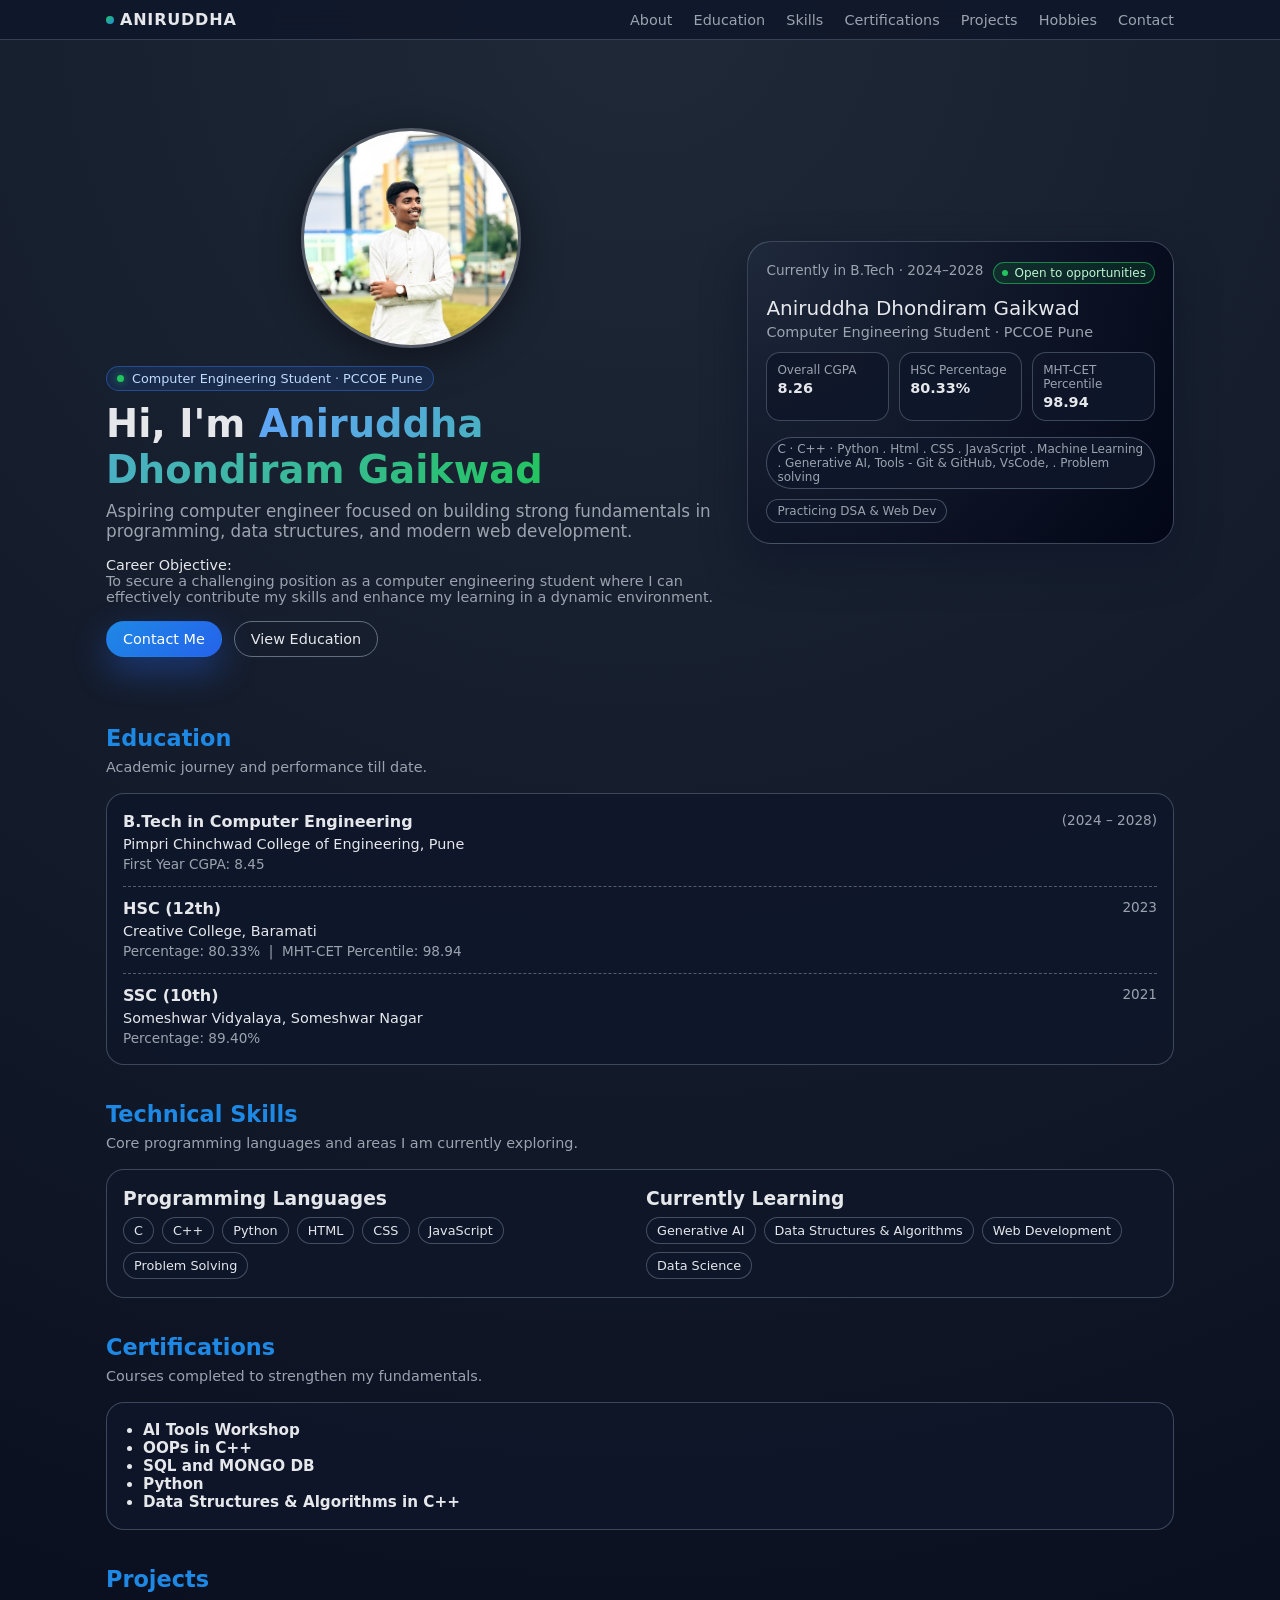
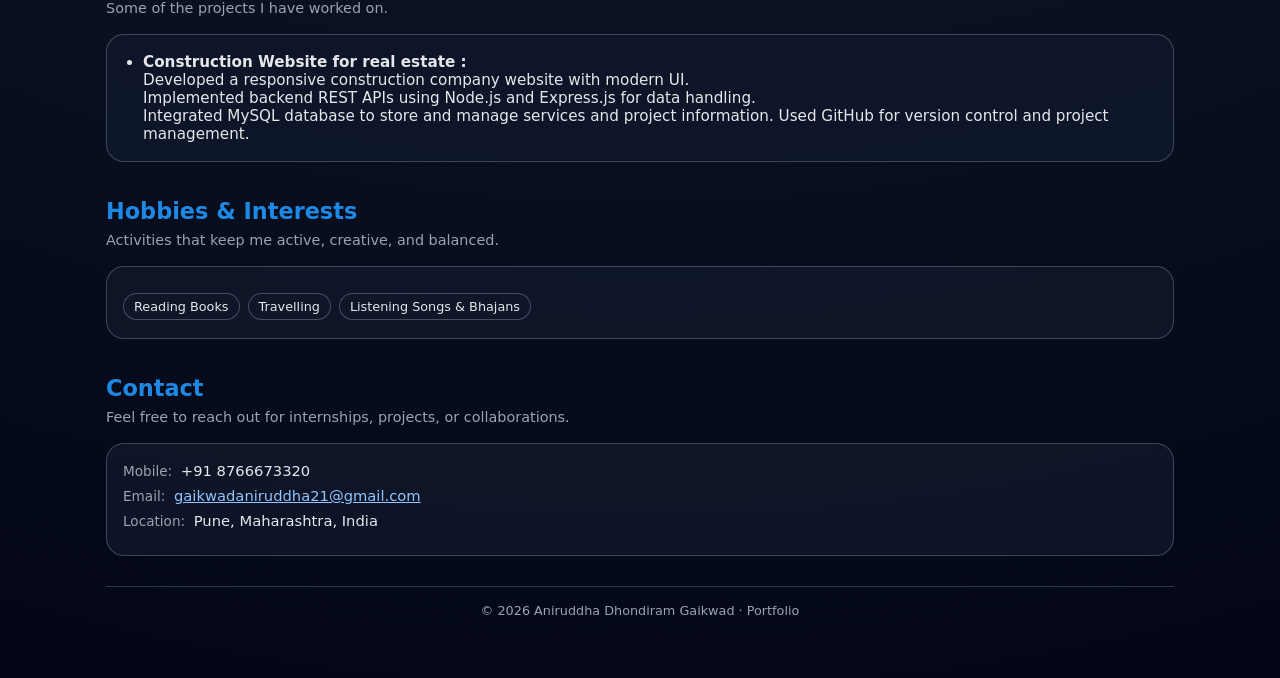
==== commit 2a027120: "added project section" ====
--- a/index.html
+++ b/index.html
@@ -33,6 +33,7 @@
           <a href="#education">Education</a>
           <a href="#skills">Skills</a>
           <a href="#certifications">Certifications</a>
+          <a href="#Projects">Projects</a>
           <a href="#hobbies">Hobbies</a>
           <a href="#contact">Contact</a>
         </nav>
@@ -86,8 +87,8 @@
 
             <div class="hero-stats">
               <div class="stat-box">
-                <div class="stat-label">First Year CGPA</div>
-                <div class="stat-value">8.45</div>
+                <div class="stat-label">Overall CGPA</div>
+                <div class="stat-value">8.26</div>
               </div>
               <div class="stat-box">
                 <div class="stat-label">HSC Percentage</div>
@@ -100,8 +101,8 @@
             </div>
 
             <div class="hero-card-footer">
-              <div class="pill">C · C++ · Python</div>
-              <div class="pill">Learning DSA & Web Dev</div>
+              <div class="pill">C · C++ · Python  . Html . CSS . JavaScript . Machine Learning . Generative AI,  Tools - Git & GitHub, VsCode,  . Problem solving</div>
+              <div class="pill">Practicing DSA & Web Dev</div>
             </div>
           </div>
         </aside>
@@ -167,13 +168,14 @@
               <span class="tag">HTML</span>
               <span class="tag">CSS</span>
               <span class="tag">JavaScript</span>
+              <span class="tag">Problem Solving</span>
             </div>
           </div>
 
           <div>
             <h3>Currently Learning</h3>
             <div class="tag-list">
-              <span class="tag">Genarative Ai</span>
+              <span class="tag">Generative AI</span>
               <span class="tag">Data Structures & Algorithms</span>
               <span class="tag">Web Development</span>
               <span class="tag">Data Science</span>
@@ -191,13 +193,32 @@
 
         <div class="card">
           <ul style="list-style: disc; padding-left: 20px; font-size: 0.95rem">
-            <li>
-              Completed online courses in <strong>OOPs in C++</strong> and
-              <strong>Python</strong>.
-            </li>
+             <li><strong>AI Tools Workshop </strong></li>
+             <li><strong>OOPs in C++</strong> </li>               
+            <li><strong>SQL and MONGO DB </strong></li>
+            <li><strong>Python </strong></li>
+            <li><strong>Data Structures & Algorithms in C++ </strong></li>
           </ul>
         </div>
       </section>
+
+
+      <!-- Projects -->
+       <section id="Projects">
+        <h2 class="section-title"><span>Projects</span></h2>
+        <p class="section-subtitle">
+          Some of the projects I have worked on.
+        </p>
+
+        <div class="card">
+          <ul style="list-style: disc; padding-left: 20px; font-size: 0.95rem">
+             <li><strong>Construction Website for real estate : </strong> <br>Developed a responsive construction company website with modern UI. <br>Implemented backend REST APIs using Node.js and Express.js for data handling.</br>
+                Integrated MySQL database to store and manage services and project information.
+                 Used GitHub for version control and project management.</li>
+          </ul>
+        </div>
+      </section>
+       
 
       <!-- Hobbies -->
       <section id="hobbies">
@@ -208,10 +229,11 @@
 
         <div class="card">
           <div class="tag-list">
-            <span class="tag">Swimming</span>
-            <span class="tag">Listening Songs</span>
-            <span class="tag">Listening Bhajans</span>
-            <span class="tag">Playing Kabaddi</span>
+            <span class="tag">Reading Books</span>
+            <span class="tag">Travelling</span>
+            <span class="tag">Listening Songs & Bhajans</span>
+            
+            
           </div>
         </div>
       </section>
--- a/styles.css
+++ b/styles.css
@@ -0,0 +1,412 @@
+.hero-photo {
+  width: 220px;
+  height: 220px;
+  border-radius: 50%;
+  object-fit: cover;
+  border: 3px solid rgba(255, 255, 255, 0.25);
+  box-shadow: 0 10px 40px rgba(0, 0, 0, 0.4);
+  display: block;
+  margin: 0 auto 18px auto;
+}
+
+:root {
+  --primary: #1e88e5;
+  --primary-light: #e3f2fd;
+  --bg: #0f172a;
+  --card-bg: #0b1120;
+  --text-main: #e5e7eb;
+  --text-muted: #9ca3af;
+  --accent: #22c55e;
+}
+
+* {
+  margin: 0;
+  padding: 0;
+  box-sizing: border-box;
+  scroll-behavior: smooth;
+  font-family: system-ui, -apple-system, BlinkMacSystemFont, "Segoe UI",
+    sans-serif;
+}
+
+body {
+  background: radial-gradient(circle at top, #1f2937, #020617);
+  color: var(--text-main);
+  min-height: 100vh;
+}
+
+.container {
+  max-width: 1100px;
+  margin: 0 auto;
+  padding: 20px 16px 60px;
+}
+
+/* Navbar */
+.navbar {
+  position: sticky;
+  top: 0;
+  z-index: 50;
+  backdrop-filter: blur(16px);
+  background: rgba(15, 23, 42, 0.85);
+  border-bottom: 1px solid rgba(148, 163, 184, 0.3);
+}
+
+.nav-content {
+  max-width: 1100px;
+  margin: 0 auto;
+  display: flex;
+  align-items: center;
+  justify-content: space-between;
+  padding: 10px 16px;
+}
+
+.logo {
+  font-weight: 700;
+  letter-spacing: 0.05em;
+  font-size: 1rem;
+  display: flex;
+  align-items: center;
+  gap: 6px;
+}
+
+.logo-dot {
+  width: 8px;
+  height: 8px;
+  border-radius: 999px;
+  background: linear-gradient(135deg, var(--accent), var(--primary));
+  display: inline-block;
+}
+
+.nav-links a {
+  color: var(--text-muted);
+  text-decoration: none;
+  margin-left: 16px;
+  font-size: 0.9rem;
+  transition: color 0.2s ease, transform 0.2s ease;
+}
+
+.nav-links a:hover {
+  color: #ffffff;
+  transform: translateY(-1px);
+}
+
+/* Hero */
+.hero {
+  display: grid;
+  grid-template-columns: minmax(0, 2fr) minmax(0, 1.4fr);
+  gap: 32px;
+  align-items: center;
+  padding-top: 32px;
+  padding-bottom: 32px;
+}
+
+@media (max-width: 768px) {
+  .hero {
+    grid-template-columns: 1fr;
+  }
+  .nav-links {
+    display: none;
+  }
+}
+
+.badge {
+  display: inline-flex;
+  align-items: center;
+  gap: 8px;
+  background: rgba(37, 99, 235, 0.15);
+  border: 1px solid rgba(59, 130, 246, 0.4);
+  color: #bfdbfe;
+  border-radius: 999px;
+  padding: 4px 10px;
+  font-size: 0.8rem;
+  margin-bottom: 10px;
+}
+
+.badge-dot {
+  width: 7px;
+  height: 7px;
+  border-radius: 999px;
+  background: var(--accent);
+  box-shadow: 0 0 8px rgba(34, 197, 94, 0.7);
+}
+
+.hero-title {
+  font-size: 2.4rem;
+  line-height: 1.2;
+  margin-bottom: 8px;
+}
+
+.hero-title span {
+  background: linear-gradient(120deg, #60a5fa, #22c55e);
+  -webkit-background-clip: text;
+  color: transparent;
+}
+
+.hero-subtitle {
+  font-size: 1.05rem;
+  color: var(--text-muted);
+  margin-bottom: 16px;
+}
+
+.hero-meta {
+  font-size: 0.9rem;
+  color: var(--text-muted);
+  margin-bottom: 16px;
+}
+
+.highlight {
+  color: #e5e7eb;
+  font-weight: 500;
+}
+
+.hero-actions {
+  display: flex;
+  flex-wrap: wrap;
+  gap: 12px;
+  margin-top: 10px;
+}
+
+.btn-primary,
+.btn-ghost {
+  padding: 9px 16px;
+  border-radius: 999px;
+  font-size: 0.9rem;
+  border: 1px solid transparent;
+  cursor: pointer;
+  text-decoration: none;
+  display: inline-flex;
+  align-items: center;
+  gap: 6px;
+  transition: transform 0.15s ease, box-shadow 0.15s ease,
+    background 0.15s ease, border-color 0.15s ease, color 0.15s ease;
+}
+
+.btn-primary {
+  background: linear-gradient(135deg, var(--primary), #2563eb);
+  color: #ffffff;
+  box-shadow: 0 14px 35px rgba(37, 99, 235, 0.4);
+}
+
+.btn-primary:hover {
+  transform: translateY(-1px);
+  box-shadow: 0 18px 45px rgba(37, 99, 235, 0.6);
+}
+
+.btn-ghost {
+  background: transparent;
+  border-color: rgba(148, 163, 184, 0.6);
+  color: var(--text-main);
+}
+
+.btn-ghost:hover {
+  background: rgba(15, 23, 42, 0.8);
+}
+
+/* Hero Card */
+.hero-card {
+  background: radial-gradient(circle at top left, #1e293b, #020617);
+  border-radius: 24px;
+  padding: 20px 18px;
+  border: 1px solid rgba(148, 163, 184, 0.35);
+  box-shadow: 0 18px 40px rgba(15, 23, 42, 0.8);
+}
+
+.hero-card-header {
+  display: flex;
+  justify-content: space-between;
+  margin-bottom: 12px;
+  font-size: 0.85rem;
+  color: var(--text-muted);
+}
+
+.status-pill {
+  padding: 3px 8px;
+  border-radius: 999px;
+  border: 1px solid rgba(34, 197, 94, 0.6);
+  display: inline-flex;
+  align-items: center;
+  gap: 6px;
+  font-size: 0.75rem;
+  color: #bbf7d0;
+  background: rgba(21, 128, 61, 0.2);
+}
+
+.status-pill span {
+  width: 6px;
+  height: 6px;
+  border-radius: 999px;
+  background: var(--accent);
+}
+
+.hero-card-main {
+  margin-top: 6px;
+}
+
+.hero-name {
+  font-size: 1.25rem;
+  margin-bottom: 4px;
+}
+
+.hero-role {
+  font-size: 0.9rem;
+  color: var(--text-muted);
+  margin-bottom: 12px;
+}
+
+.hero-stats {
+  display: grid;
+  grid-template-columns: repeat(3, minmax(0, 1fr));
+  gap: 10px;
+  margin-bottom: 16px;
+}
+
+.stat-box {
+  padding: 10px;
+  border-radius: 14px;
+  background: rgba(15, 23, 42, 0.9);
+  border: 1px solid rgba(148, 163, 184, 0.35);
+  text-align: left;
+}
+
+.stat-label {
+  font-size: 0.75rem;
+  color: var(--text-muted);
+  margin-bottom: 3px;
+}
+
+.stat-value {
+  font-size: 0.9rem;
+  font-weight: 600;
+}
+
+.hero-card-footer {
+  font-size: 0.8rem;
+  color: var(--text-muted);
+  display: flex;
+  justify-content: space-between;
+  gap: 10px;
+  flex-wrap: wrap;
+  margin-top: 5px;
+}
+
+.pill {
+  padding: 4px 10px;
+  border-radius: 999px;
+  background: rgba(15, 23, 42, 0.9);
+  border: 1px solid rgba(148, 163, 184, 0.4);
+  font-size: 0.75rem;
+}
+
+/* Sections */
+section {
+  margin-top: 36px;
+}
+
+.section-title {
+  font-size: 1.4rem;
+  margin-bottom: 8px;
+}
+
+.section-title span {
+  color: var(--primary);
+}
+
+.section-subtitle {
+  font-size: 0.9rem;
+  color: var(--text-muted);
+  margin-bottom: 18px;
+}
+
+.card {
+  background: rgba(15, 23, 42, 0.9);
+  border-radius: 18px;
+  padding: 18px 16px;
+  border: 1px solid rgba(148, 163, 184, 0.35);
+  margin-bottom: 14px;
+}
+
+/* Education */
+.edu-item + .edu-item {
+  margin-top: 14px;
+  padding-top: 12px;
+  border-top: 1px dashed rgba(148, 163, 184, 0.5);
+}
+
+.edu-header {
+  display: flex;
+  justify-content: space-between;
+  gap: 10px;
+  flex-wrap: wrap;
+  margin-bottom: 5px;
+}
+
+.edu-degree {
+  font-weight: 600;
+}
+
+.edu-year {
+  font-size: 0.85rem;
+  color: var(--text-muted);
+}
+
+.edu-college {
+  font-size: 0.9rem;
+  color: var(--text-main);
+}
+
+.edu-meta {
+  font-size: 0.85rem;
+  color: var(--text-muted);
+  margin-top: 4px;
+}
+
+/* Skills */
+.skills-grid {
+  display: grid;
+  grid-template-columns: repeat(auto-fit, minmax(160px, 1fr));
+  gap: 12px;
+}
+
+.tag-list {
+  display: flex;
+  flex-wrap: wrap;
+  gap: 8px;
+  margin-top: 8px;
+}
+
+.tag {
+  padding: 5px 10px;
+  border-radius: 999px;
+  background: rgba(15, 23, 42, 0.9);
+  border: 1px solid rgba(148, 163, 184, 0.4);
+  font-size: 0.8rem;
+  color: var(--text-main);
+}
+
+/* Contact */
+.contact-item {
+  margin-bottom: 8px;
+  font-size: 0.92rem;
+}
+
+.contact-item span {
+  color: var(--text-muted);
+  font-size: 0.85rem;
+  margin-right: 4px;
+}
+
+a {
+  color: #93c5fd;
+}
+
+a:hover {
+  text-decoration: underline;
+}
+
+footer {
+  margin-top: 30px;
+  padding-top: 16px;
+  border-top: 1px solid rgba(148, 163, 184, 0.3);
+  font-size: 0.8rem;
+  color: var(--text-muted);
+  text-align: center;
+}
